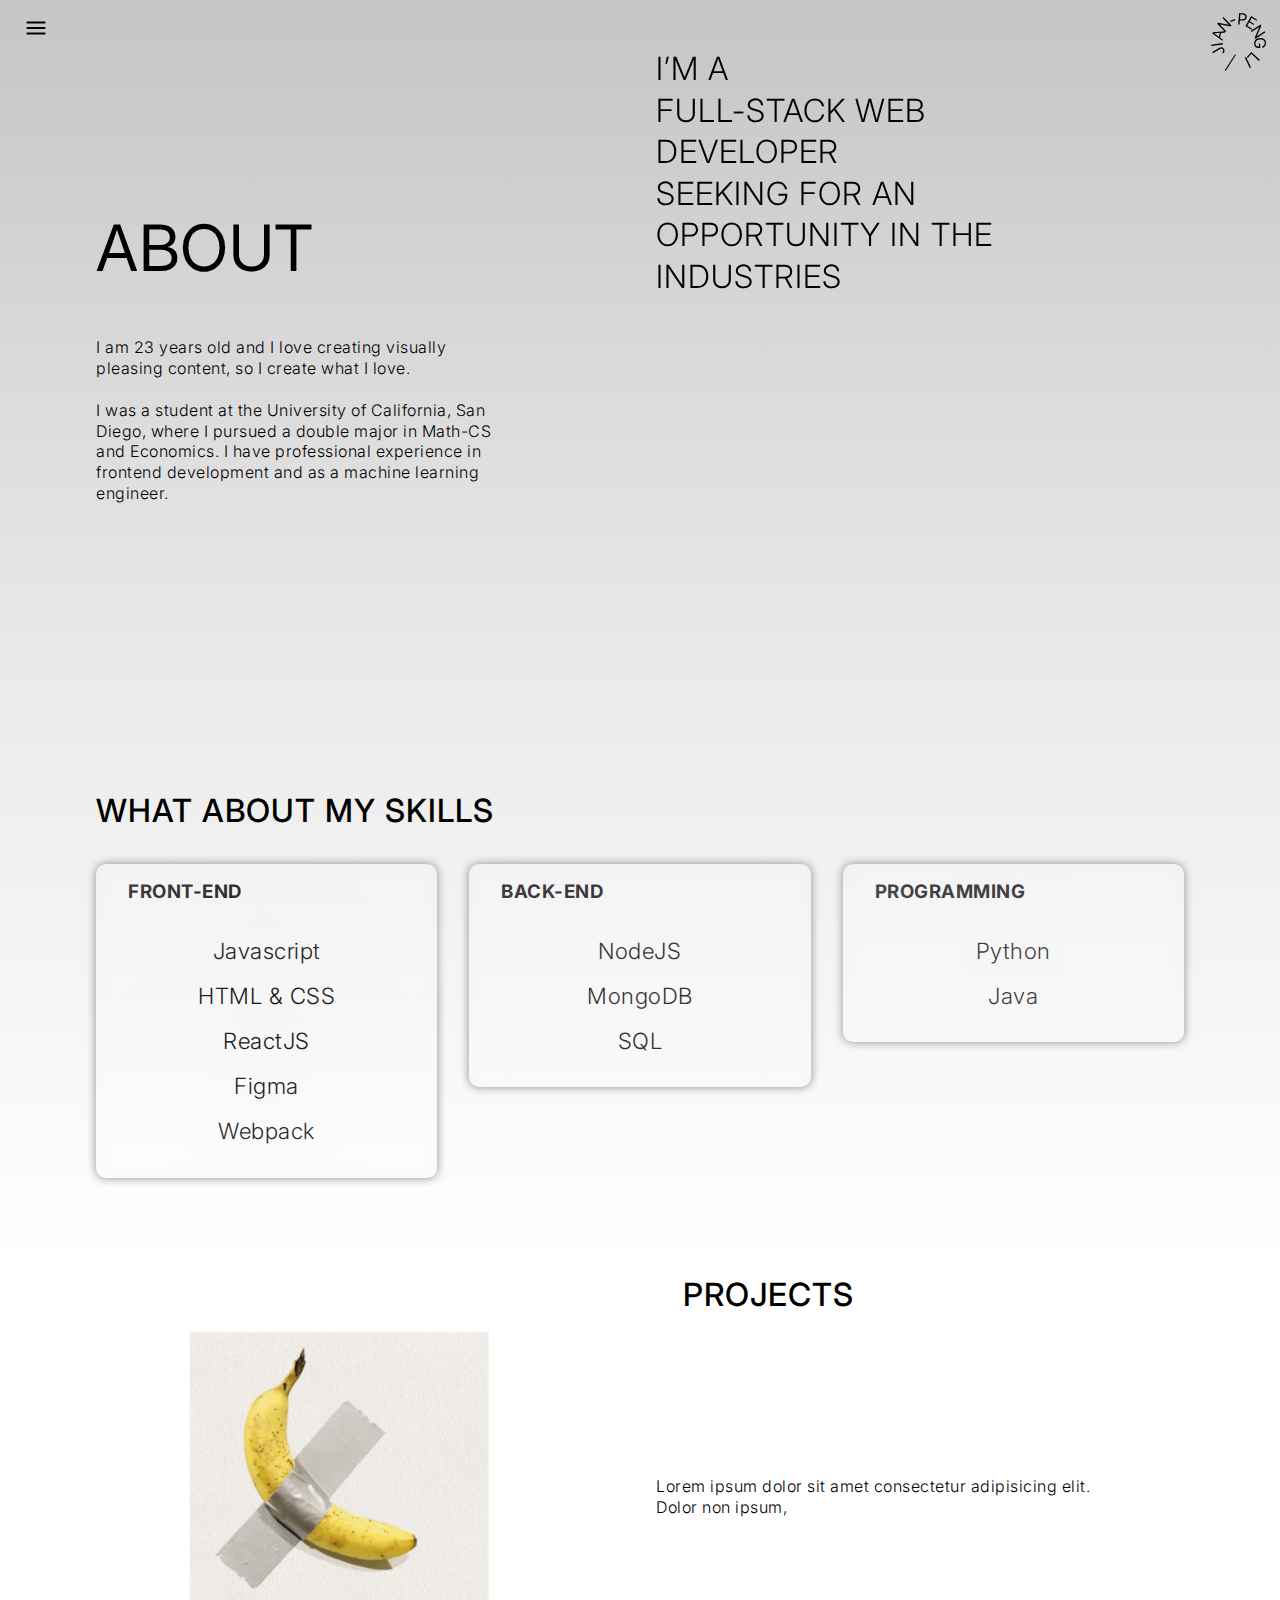
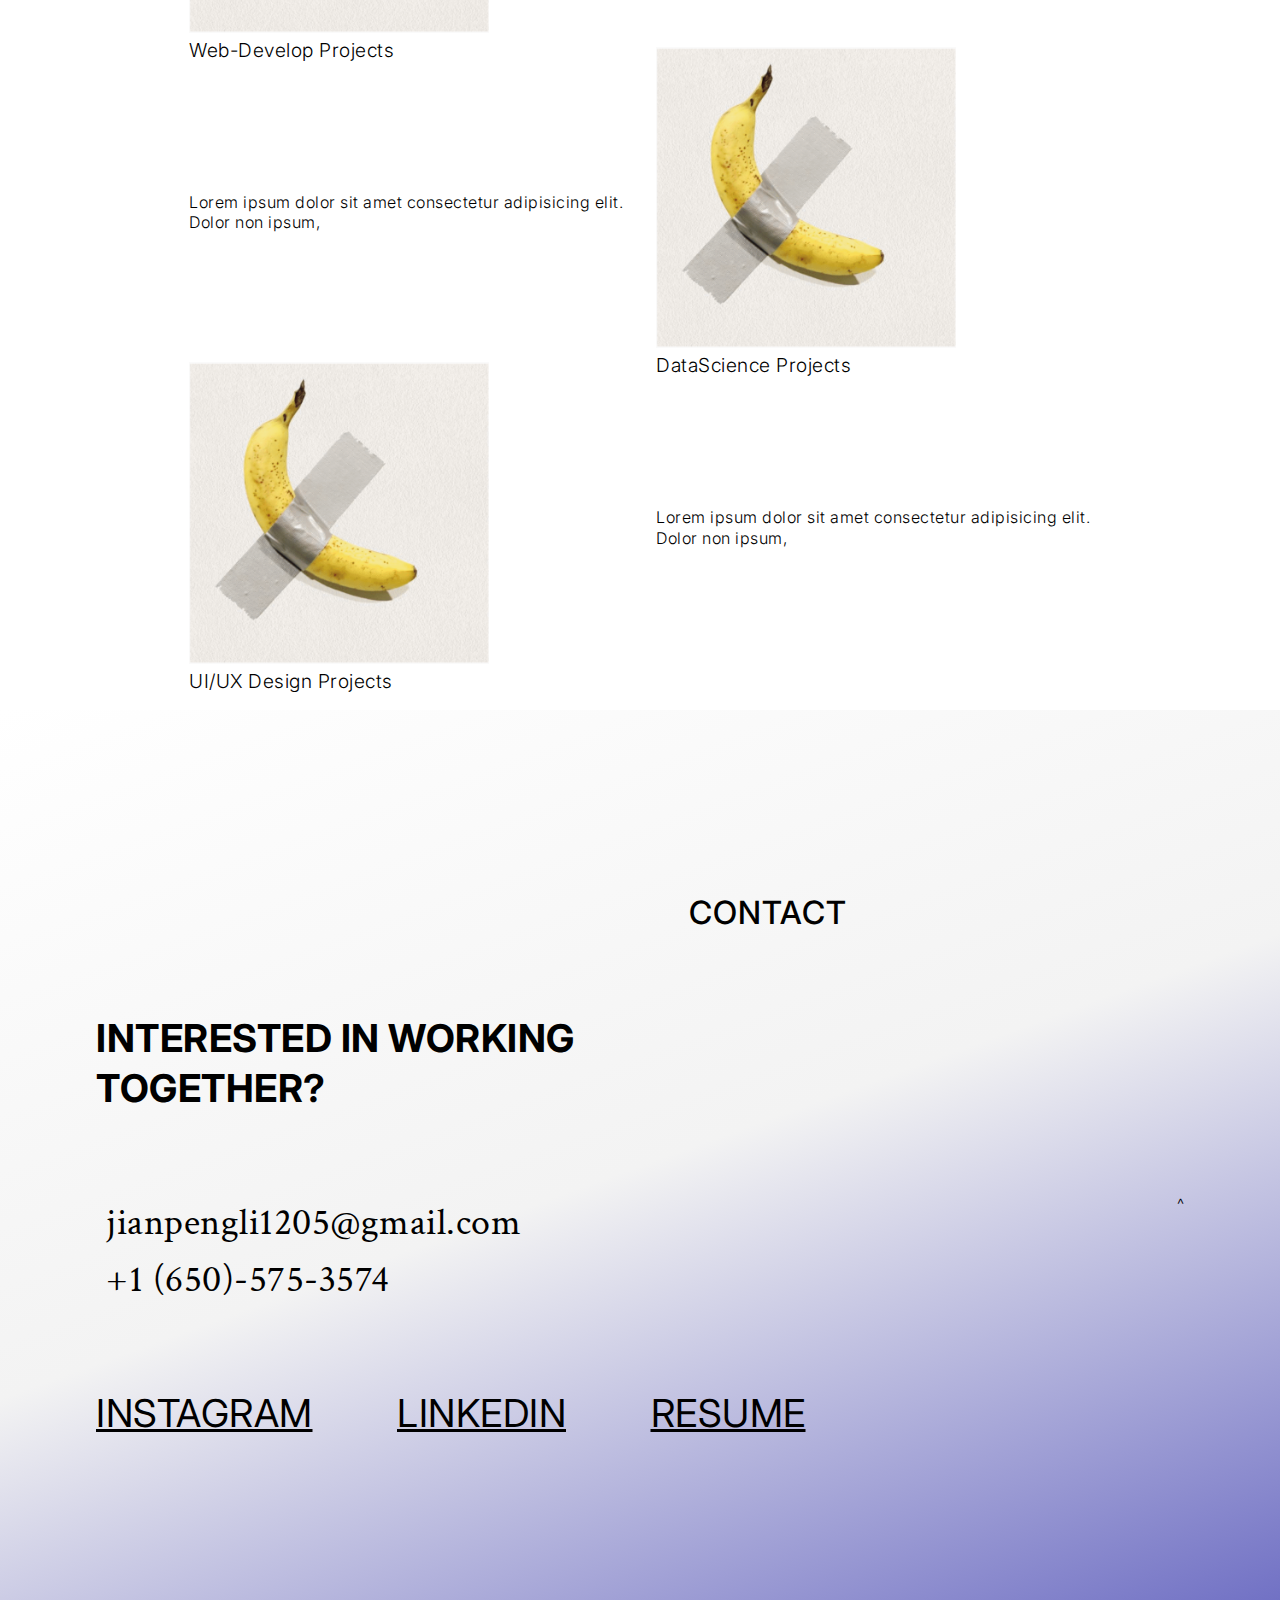
==== index.html @ aec4ccf8 "landing page ver1" ====
<!DOCTYPE html>
<html lang="en">
<head>
    <meta charset="UTF-8">
    <meta name="viewport" content="width=device-width, initial-scale=1.0">
    <title>LÊO</title>
    <link rel="stylesheet" href="style.css">
    <script src="script.js"></script>

    <!-- svg -->
    <link rel="stylesheet" href="https://fonts.googleapis.com/css2?family=Material+Symbols+Outlined:opsz,wght,FILL,GRAD@20..48,100..700,0..1,-50..200" />
</head>
<body>
    <span class="material-symbols-outlined">
        menu
    </span>
    <div id="name-logo"><img src="assets/name-logo.svg" alt=""></div>
    <div class="hero">
        <div class="hero-about">
            <h1>ABOUT</h1>
            <p>I am 23 years old and I love creating visually pleasing content, so I create what I love.
                <br>
                <br>
                I was a student at the University of California, San Diego, where I pursued a double major in Math-CS and Economics. I have professional experience in frontend development and as a machine learning engineer.
            </p>
        </div>
        <div class="hero-intro">
            <h2>I’M A <br>
                FULL-STACK WEB <br> DEVELOPER <br>
                SEEKING FOR AN <br>OPPORTUNITY IN THE <br>
                INDUSTRIES
            </h2>
            <img src="assets/colorcloth.png" alt="" style="opacity: 0.95;">
        </div>
    </div>

    <div class="skill">
        <div class="skill-header">
            <h2 >WHAT ABOUT MY SKILLS</h2>
            <div class="wrapper">
                <div class="card">
                    <h3>FRONT-END</h3>
                    <div class="tool-container">
                        <div class="tool">Javascript</div>
                        <div class="tool">HTML & CSS</div>
                        <div class="tool">ReactJS</div>
                        <div class="tool">Figma</div>
                        <div class="tool">Webpack</div>
                    </div>
                        
                </div>
                <div class="card">
                    <h3>BACK-END</h3>
                    <div class="tool-container">
                        <div class="tool">NodeJS</div>
                        <div class="tool">MongoDB</div>
                        <div class="tool">SQL</div>
                    </div>
                </div>
                <div class="card">
                    <h3>PROGRAMMING</h3>
                    <div class="tool-container">
                        <div class="tool">Python</div>
                        <div class="tool">Java</div>
                    </div>
                </div>
            </div>
        </div>
    </div>

    <div class="projects">
        <h2 class="section-title">PROJECTS</h2>
        <div class="project-wrapper">
            <div class="content-wrapper">
                <div class="content-img-title">
                    <img src="assets/banana.png" alt="" class="content-img">

                    <p>Web-Develop Projects</p>
                </div>
                <div class="content-text">Lorem ipsum dolor sit amet consectetur adipisicing elit. Dolor non ipsum,</div>
            </div>

            <div class="content-wrapper negative">
                <div class="content-img-title">
                    <img src="assets/banana.png" alt="" class="content-img">

                    <p>DataScience Projects</p>
                </div>
                <div class="content-text">Lorem ipsum dolor sit amet consectetur adipisicing elit. Dolor non ipsum,</div>
            </div>

            <div class="content-wrapper negative">
                <div class="content-img-title">
                    <img src="assets/banana.png" alt="" class="content-img">

                    <p>UI/UX Design Projects</p>
                </div>
                <div class="content-text">Lorem ipsum dolor sit amet consectetur adipisicing elit. Dolor non ipsum,</div>
            </div>
        </div>
        
    </div>

    

    <div class="contact">
        <h2 class="section-title">CONTACT</h2>
        <div class="contact-wrapper">
            <h3>INTERESTED IN WORKING <br>TOGETHER?</h3>
            <div class="mail">
                <div>
                    <a href="" class="email-mobile">jianpengli1205@gmail.com</a> <br>
                    <a href="" class="email-mobile">+1 (650)-575-3574</a>
                </div>

                <div class="back-to-top">^</div>
            </div>
            <div class="icon-container">
                <a href="">INSTAGRAM</a>
                <a href="">LINKEDIN</a>
                <a href="">RESUME</a>
            </div>
        </div>  
    </div>
    
</body>
</html>
---- style.css ----
@import url('https://fonts.googleapis.com/css2?family=Inter:wght@200;300;400;500&display=swap');
@import url('https://fonts.googleapis.com/css2?family=Crimson+Text:ital@1&display=swap');

:root {
    --hero-padding: 2rem 4rem;
    --overall-padding: 6rem;
    --section-title-padding: 20vw;
    --align-left: 6rem;
}

html {
    font-size: 1rem;
    font-family: 'Inter', sans-serif;;
    font-weight: 300;
    box-sizing: border-box;
}

body{
    margin: 0;
    padding: 0;
    letter-spacing: 0.5px;
    color: black;
    line-height: 1.3;
}

img, h1, h2, h3, p {
    margin: 0;
    padding: 0;
}

h1 {
    font-size: clamp(2.5rem, 5vw, 5rem);
    font-weight: 400;
}

h2{
    font-size: clamp(1.5rem, 2.5vw, 3rem);
    font-weight: 500;
    letter-spacing: 1px;
}

img {
    width: 100%;
}

a {
    text-decoration: none;
    color: black;
}

.material-symbols-outlined {
  font-variation-settings:
  'FILL' 0,
  'wght' 600,
  'GRAD' 0,
  'opsz' 48
}

.material-symbols-outlined {
    position: fixed;
    top: 1rem;
    left: 1em;
}
#name-logo{
    position: fixed;
    top: 5px;
    right: 5px;
    width: 4.5rem;
}
@keyframes spin {
    0% {
      transform: rotate(0deg);
    }
    100% {
      transform: rotate(360deg);
    }
  }

#name-logo {
    animation: spin 15s linear infinite;
}

.hero {
    background: rgb(198,196,196);
    background: linear-gradient(180deg, rgba(198,196,196,1) 0%, rgba(217,217,217,1) 51%, rgba(236,235,235,1) 100%);
    display: grid;
    grid-template-columns: repeat(2, 1fr);
    padding: var(--hero-padding);
    height: 70vh;
}

.hero-about {
    display: flex;
    flex-direction: column;
    justify-content: center;
    gap: 3rem;
    padding: 1rem 2rem 0rem 2rem;
}


.hero-about > p {
    max-width: 80%;
    font-size: clamp(1rem, 1.2vw, 1.5rem);
}

.hero-intro {
    position: relative;
    padding: 1rem;
}

.hero-intro > h2{
    position: relative;
    z-index: 1;
    width: 80%;
    font-weight: 300;
}

.hero-intro > img {
    position: absolute;
    height: 50vh;
    width: auto;
    bottom: -20px;
    right: 1rem;
}

@media (width < 760px) {
    .hero {
        display: flex;
        flex-direction: column;
        height: auto;
    }
    .hero-about {
        display: none;
    }
}

.skill {
    padding: var(--overall-padding);
    background: rgb(236,235,235);
    background: linear-gradient(180deg, rgba(236,235,235,1) 0%, rgba(255,255,255,1) 100%);
}

.wrapper {
    display: grid;
    grid-template-columns: repeat(auto-fit, minmax(150px, 1fr));
    gap: 2rem;
}

.card {
    position: relative;
    display: flex;
    flex-direction: column;
    margin-top: 2rem;
    background: transparent;
    height: fit-content;
    box-shadow: 0px 0px 10px gray;
    border-radius: 10px;
}
.card::before {
    content: '';
    position: absolute;
    top: 0;
    left: 0;
    right: 0;
    bottom: 0;

    box-shadow: inset 0 0 2000px rgba(255, 255, 255, .5);
    filter: blur(10px);
}

/* .card h3{
    font-weight: 400;
    margin-top: -3rem;
    margin-bottom: 1.5rem;
    font-size: 1.4rem;
} */
.card h3 {
    padding: 1rem 0 0 2rem;
}
.tool-container {
    display: flex;
    flex-direction: column;
    align-items: center;
    gap: 1rem;
    padding: 2rem;
    font-size: 1.4rem;
}

.section-title {

    text-align: center;
    padding-left: var(--section-title-padding);
}

.project-wrapper{
    display: flex;
    flex-direction: column;
    align-items: center;
}

.content-wrapper {
    display: flex;
    align-items: center;
}

.content-img-title{
    flex: 1;
    padding: 1rem;
}

.content-img-title p{
    font-size: 1.2rem;
}

.content-wrapper.negative{
    margin-top: -3rem;
}

.content-img {
    height: auto;
    width: clamp(150px, 30vw, 300px);
}

.content-text {
    flex: 1;
    padding: 1rem;
}
.content-wrapper:nth-child(2){
    flex-direction: row-reverse;
}


/* .img-wrapper {
    width: clamp(100px, 50vw, 450px);
    height: clamp(100px, 50vw, 450px);
}

.img-wrapper > img {
    width: 100%;
    height: 100%;
    object-fit: cover;
} */



.contact{
    --font-size: clamp(1.2rem, 3vw, 3rem);
    display: flex;
    flex-direction: column;
    justify-content: center;
    background: linear-gradient(160deg, rgb(255, 255, 255) 0%, rgb(243, 243, 243) 50%, rgb(109, 109, 195) 100%);
    height: 80vh;
    padding: var(--overall-padding);
}
.contact h2 {
    padding-bottom: 5rem;
}

.contact h3 {
    font-size: var(--font-size);
}


.contact-wrapper {
    /* padding: var(--overall-padding); */
    /* padding-bottom: 2rem; */

}

.mail {
    display: flex;
    justify-content: space-between;
    padding: 5rem 0rem;
}

.email-mobile {
    font-size: var(--font-size);
    font-family: 'Crimson Text', serif;
    line-height: 1.5;
    padding-left: 10px;
}

.icon-container a{
   font-size: var(--font-size);
   margin-right: 5rem;
   font-weight: 400;
   text-decoration: underline;
}


/* .content.content1{
    margin-left: -20vw;
}

.content.content2{
    margin-right: -20vw;
}
.content.content3{
 
} */
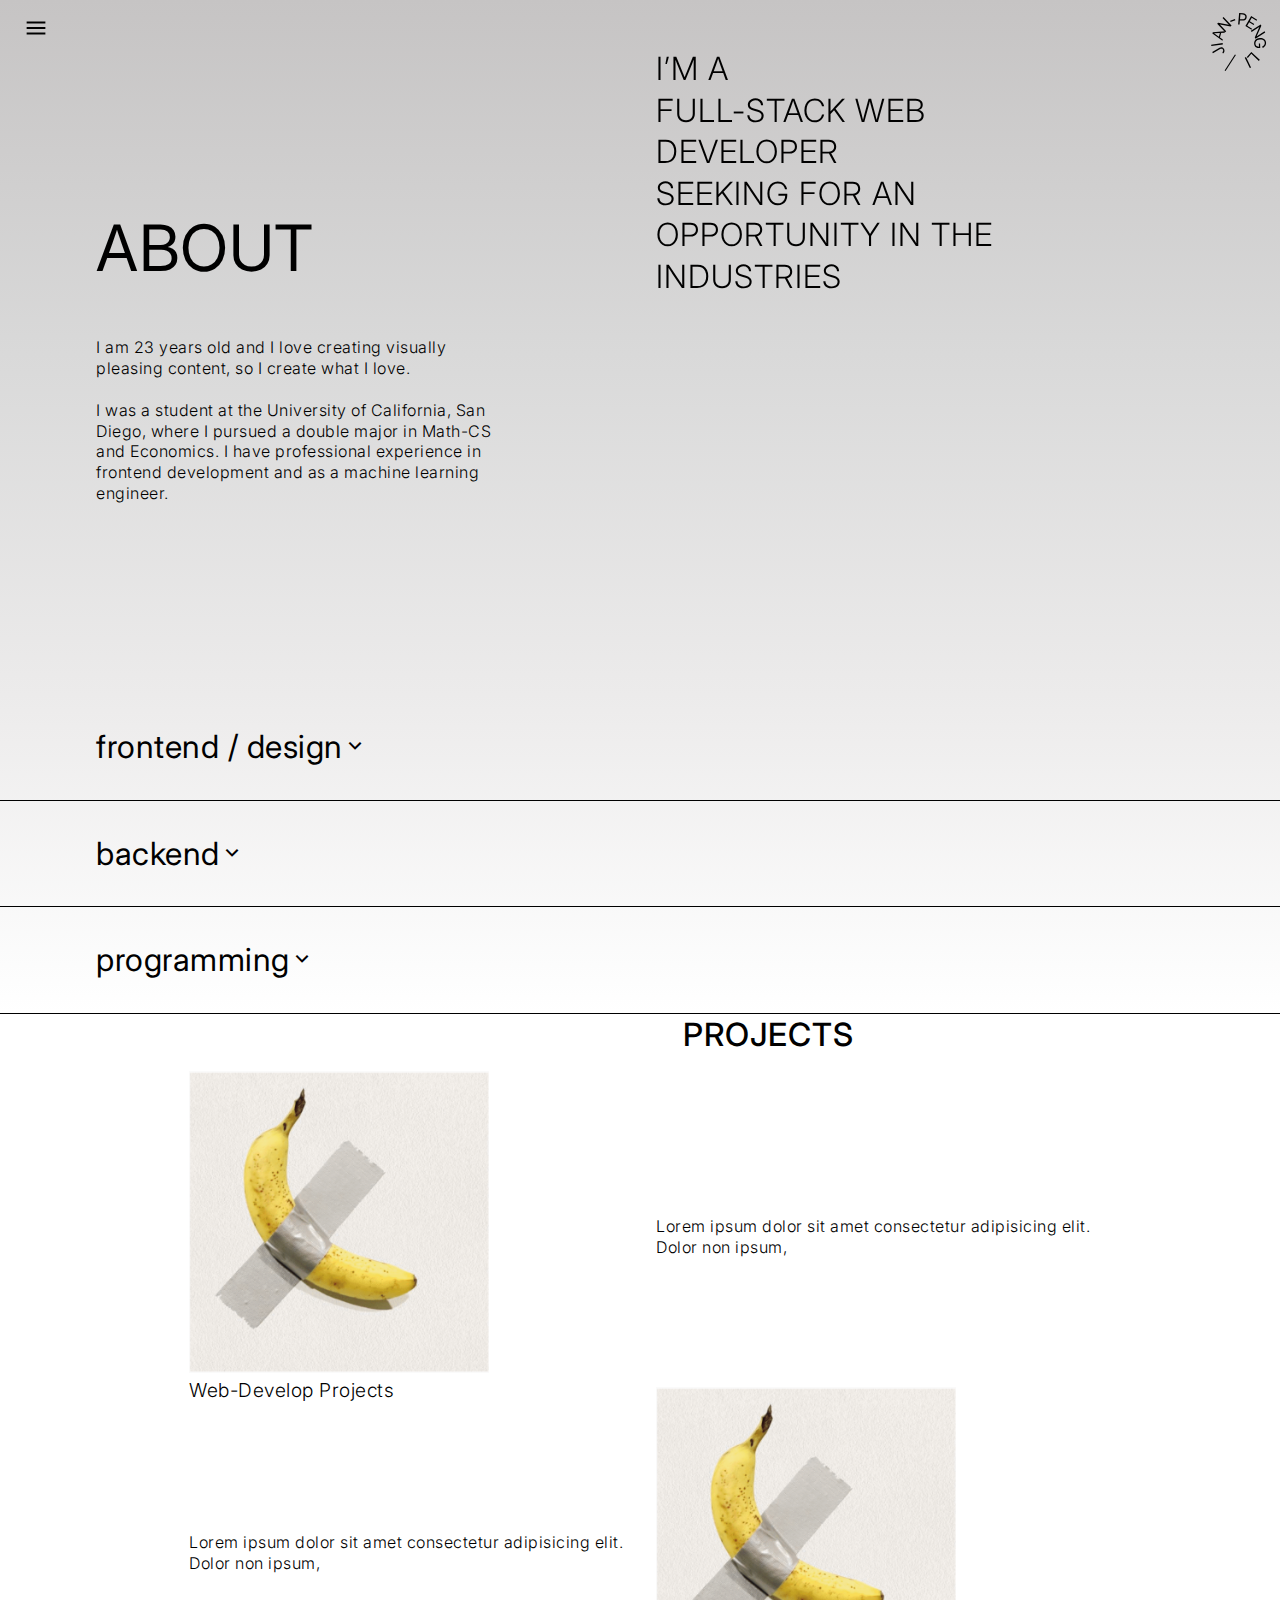
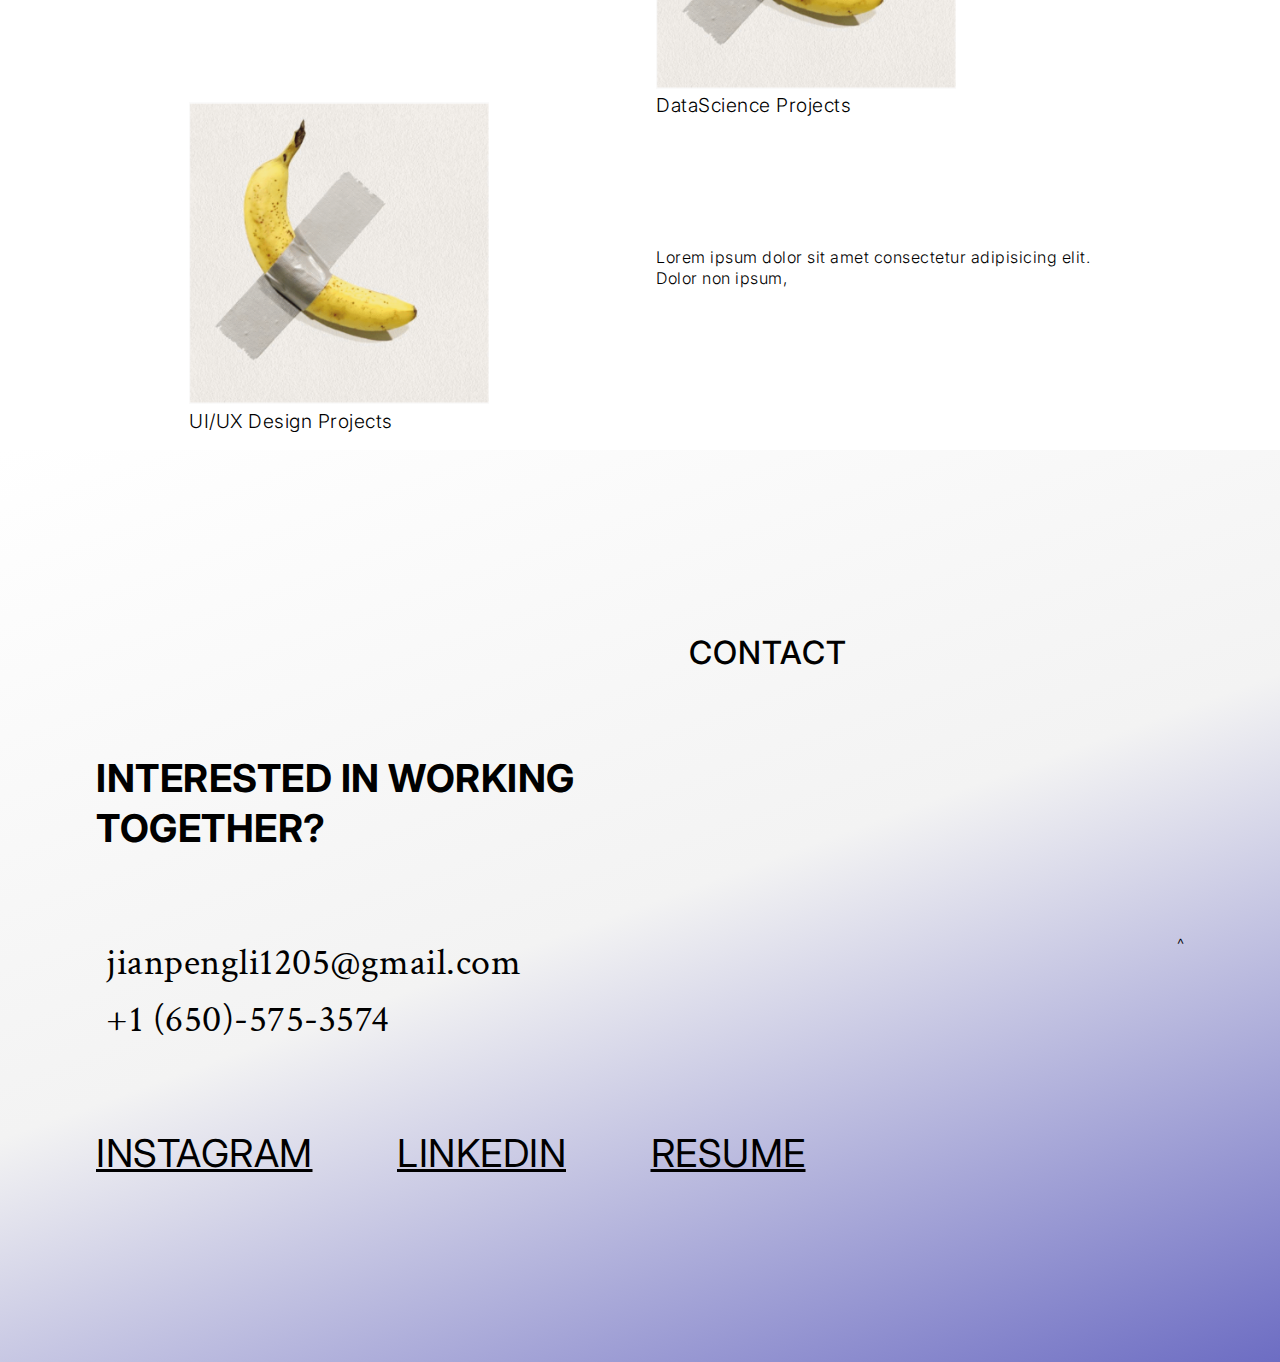
==== commit 9e1bbfa9: "transfrom design" ====
--- a/index.html
+++ b/index.html
@@ -5,13 +5,14 @@
     <meta name="viewport" content="width=device-width, initial-scale=1.0">
     <title>LÊO</title>
     <link rel="stylesheet" href="style.css">
-    <script src="script.js"></script>
+    <script src="script.js" defer></script>
 
     <!-- svg -->
+    <link rel="stylesheet" href="https://fonts.googleapis.com/css2?family=Material+Symbols+Outlined:opsz,wght,FILL,GRAD@48,600,0,0" />
     <link rel="stylesheet" href="https://fonts.googleapis.com/css2?family=Material+Symbols+Outlined:opsz,wght,FILL,GRAD@20..48,100..700,0..1,-50..200" />
 </head>
 <body>
-    <span class="material-symbols-outlined">
+    <span class="material-symbols-outlined menu">
         menu
     </span>
     <div id="name-logo"><img src="assets/name-logo.svg" alt=""></div>
@@ -25,48 +26,58 @@
             </p>
         </div>
         <div class="hero-intro">
-            <h2>I’M A <br>
+            <h2 class="intro">I’M A <br>
                 FULL-STACK WEB <br> DEVELOPER <br>
                 SEEKING FOR AN <br>OPPORTUNITY IN THE <br>
                 INDUSTRIES
             </h2>
-            <img src="assets/colorcloth.png" alt="" style="opacity: 0.95;">
+            <img src="assets/colorcloth.png" alt="" style="opacity: 0.95;" id="me">
         </div>
     </div>
 
-    <div class="skill">
-        <div class="skill-header">
-            <h2 >WHAT ABOUT MY SKILLS</h2>
-            <div class="wrapper">
-                <div class="card">
-                    <h3>FRONT-END</h3>
-                    <div class="tool-container">
-                        <div class="tool">Javascript</div>
-                        <div class="tool">HTML & CSS</div>
-                        <div class="tool">ReactJS</div>
-                        <div class="tool">Figma</div>
-                        <div class="tool">Webpack</div>
-                    </div>
-                        
-                </div>
-                <div class="card">
-                    <h3>BACK-END</h3>
-                    <div class="tool-container">
-                        <div class="tool">NodeJS</div>
-                        <div class="tool">MongoDB</div>
-                        <div class="tool">SQL</div>
-                    </div>
-                </div>
-                <div class="card">
-                    <h3>PROGRAMMING</h3>
-                    <div class="tool-container">
-                        <div class="tool">Python</div>
-                        <div class="tool">Java</div>
-                    </div>
-                </div>
+    <section class="ability">
+        <div class="ability-wrapper" id="ability1">
+            <div class="skill">
+                <div>frontend / design</div>
+                <div><span class="material-symbols-outlined expand">
+                    expand_more
+                </span></div>
+            </div>
+            <div class="language"> 
+                <div>JavaScript</div>
+                <div>HTML & CSS</div>
+                <div>React.js</div>
+                <div>JavaScript</div>
+                <div>Figma</div>
+                <div>Spline</div>
+                <div>PhotoShop</div>
             </div>
         </div>
-    </div>
+        <div class="ability-wrapper" id="ability2">
+            <div class="skill">
+                <div>backend</div>
+                <div><span class="material-symbols-outlined expand">
+                    expand_more
+                </span></div>
+            </div>
+            <div class="language">
+                <div>NodeJS</div>
+                <div>PostgreSQL</div>
+                <div>MongoDB</div>
+            </div>
+        </div>
+        <div class="ability-wrapper" id="ability3">
+            <div class="skill">
+                <div> programming</div>
+                <div><span class="material-symbols-outlined expand">
+                    expand_more
+                </span></div>
+            </div>
+            <div class="language">
+                <div>Python</div>
+                <div>Java</div>
+            </div>
+    </section>
 
     <div class="projects">
         <h2 class="section-title">PROJECTS</h2>
--- a/style.css
+++ b/style.css
@@ -21,7 +21,10 @@
     letter-spacing: 0.5px;
     color: black;
     line-height: 1.3;
-}
+    cursor: url('assets/name-logo.svg'), auto;
+}
+
+
 
 img, h1, h2, h3, p {
     margin: 0;
@@ -46,6 +49,10 @@
 a {
     text-decoration: none;
     color: black;
+}
+
+#me:hover{
+    transform: rotate(45deg);
 }
 
 .material-symbols-outlined {
@@ -56,7 +63,7 @@
   'opsz' 48
 }
 
-.material-symbols-outlined {
+.menu {
     position: fixed;
     top: 1rem;
     left: 1em;
@@ -123,7 +130,22 @@
     right: 1rem;
 }
 
-@media (width < 760px) {
+.intro {
+    transform: translate(-20vh, 20vh);
+    opacity: 0;
+}
+
+.intro-transition-effect {
+    transform: translate(0, 0);
+    opacity: 1;
+    transition: all 1.5s ease-in;
+}
+
+.me-transition-effect {
+    transition: all 0.5s ease-in;
+}
+
+@media (max-width: 760px) {
     .hero {
         display: flex;
         flex-direction: column;
@@ -132,51 +154,44 @@
     .hero-about {
         display: none;
     }
-}
-
-.skill {
-    padding: var(--overall-padding);
+    .hero-intro > img {
+        height: 40vh;
+        right: -1rem;
+        bottom: -100px;
+    }
+}
+
+.ability {
     background: rgb(236,235,235);
     background: linear-gradient(180deg, rgba(236,235,235,1) 0%, rgba(255,255,255,1) 100%);
 }
-
-.wrapper {
-    display: grid;
-    grid-template-columns: repeat(auto-fit, minmax(150px, 1fr));
+.ability-wrapper {
+    padding: 2rem 6rem;
+    border-bottom: 1px solid;
+    font-weight: 400;
+    font-size: 2rem;
+    cursor: url('assets/blue-logo.svg'), auto;
+}
+
+.rotate{
+    transform: rotate(180deg);
+}
+
+.skill{
+    display: flex;
+}
+
+.language {
+    display: none;
+    padding-top: 1rem;
     gap: 2rem;
-}
-
-.card {
-    position: relative;
-    display: flex;
-    flex-direction: column;
-    margin-top: 2rem;
-    background: transparent;
-    height: fit-content;
-    box-shadow: 0px 0px 10px gray;
-    border-radius: 10px;
-}
-.card::before {
-    content: '';
-    position: absolute;
-    top: 0;
-    left: 0;
-    right: 0;
-    bottom: 0;
-
-    box-shadow: inset 0 0 2000px rgba(255, 255, 255, .5);
-    filter: blur(10px);
-}
-
-/* .card h3{
-    font-weight: 400;
-    margin-top: -3rem;
-    margin-bottom: 1.5rem;
-    font-size: 1.4rem;
-} */
-.card h3 {
-    padding: 1rem 0 0 2rem;
-}
+    /* visibility: hidden; */
+    font-weight: 300;
+    font-size: 1.5rem;
+    color: #1F35F9;
+    flex-wrap: wrap;
+}
+
 .tool-container {
     display: flex;
     flex-direction: column;
@@ -278,6 +293,7 @@
     font-family: 'Crimson Text', serif;
     line-height: 1.5;
     padding-left: 10px;
+    cursor: url('assets/blue-logo.svg'), auto;
 }
 
 .icon-container a{
@@ -285,6 +301,7 @@
    margin-right: 5rem;
    font-weight: 400;
    text-decoration: underline;
+   cursor: url('assets/blue-logo.svg'), auto;
 }
 
 
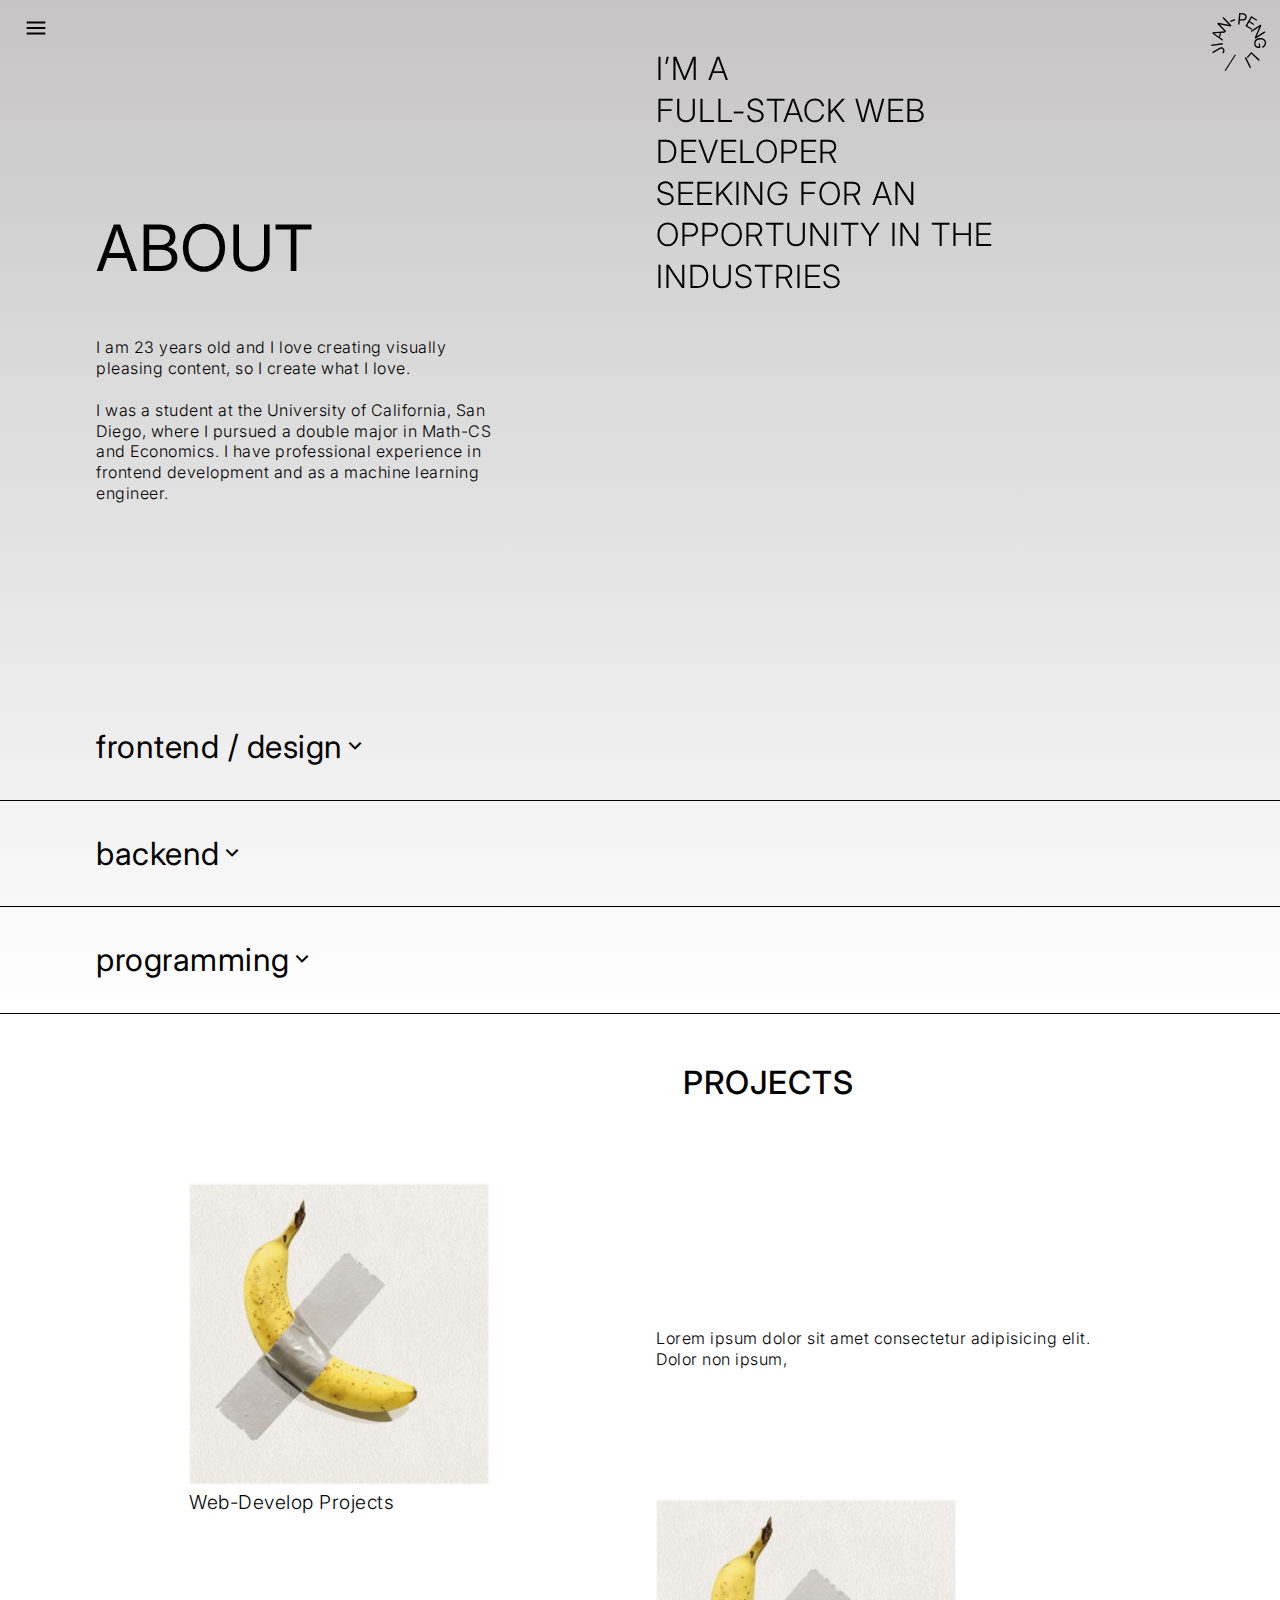
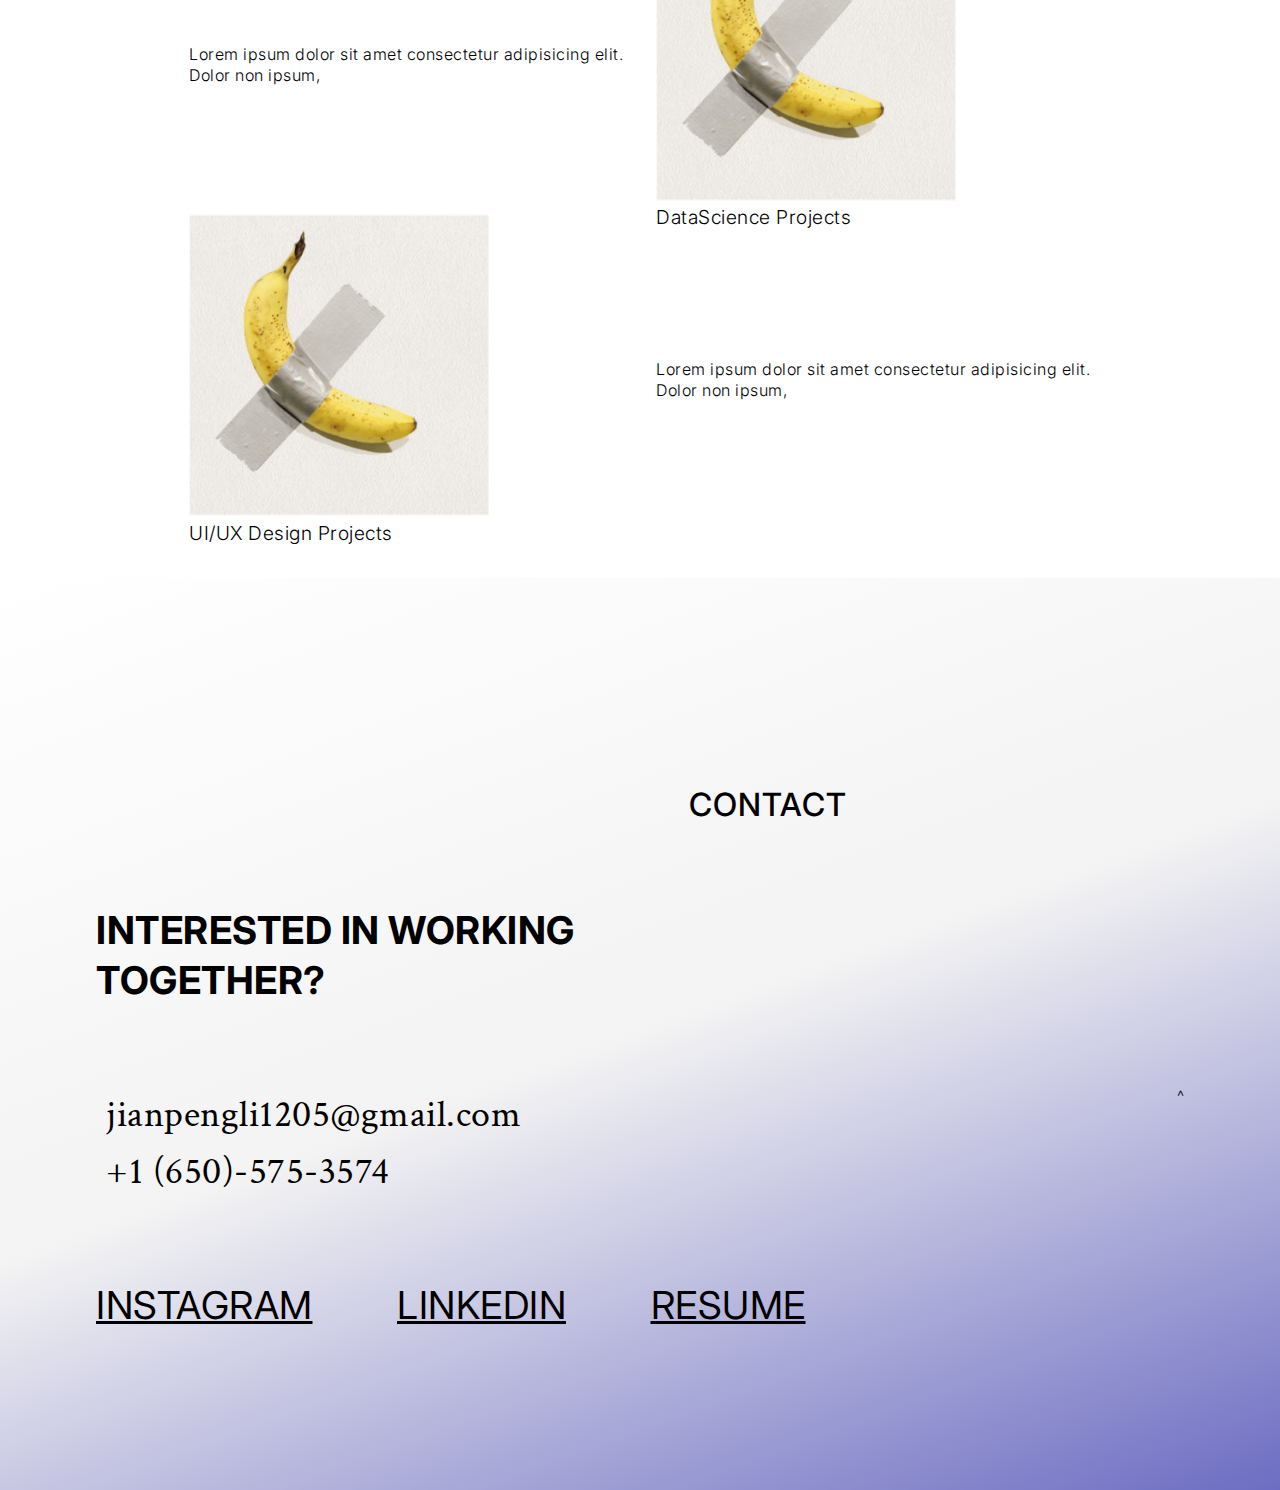
==== commit 2d0a99b7: "1" ====
--- a/index.html
+++ b/index.html
@@ -15,6 +15,16 @@
     <span class="material-symbols-outlined menu">
         menu
     </span>
+
+    <nav>
+        <ul>
+            <li><a href="">PROJECT</a></li>
+            <li><a href="">CONTACT</a></li>
+            <li><a href="">RESUME</a></li>
+            <li><a href="">ABOUT ME</a></li>
+        </ul>
+    </nav>
+    
     <div id="name-logo"><img src="assets/name-logo.svg" alt=""></div>
     <div class="hero">
         <div class="hero-about">
@@ -127,9 +137,9 @@
                 <div class="back-to-top">^</div>
             </div>
             <div class="icon-container">
-                <a href="">INSTAGRAM</a>
-                <a href="">LINKEDIN</a>
-                <a href="">RESUME</a>
+                <a href="https://www.instagram.com/_leo1205_/" target="_blank">INSTAGRAM</a>
+                <a href="https://www.linkedin.com/in/jian-peng-li-462417220/" target="_blank">LINKEDIN</a>
+                <a href="https://docs.google.com/document/d/1zatXl_vz4mN2WVqsab-DBFemWUMeNVvOMD7h6TBTgmQ/edit?usp=sharing" target="_blank">RESUME</a>
             </div>
         </div>  
     </div>
--- a/style.css
+++ b/style.css
@@ -49,6 +49,24 @@
 a {
     text-decoration: none;
     color: black;
+}
+
+ul {
+    padding: 0;
+    list-style-type: none;
+    display: flex;
+    flex-direction: column;
+    gap: 5vh;
+}
+
+nav {
+    display: none;
+    position: fixed;
+    top: 0;
+    bottom: 0;
+    padding: 3rem;
+    background-color: rgba(254, 254, 254, 0.5); /* Adjust the color and opacity as needed */
+    backdrop-filter: blur(5px); /* Adjust the blur radius as needed */
 }
 
 #me:hover{
@@ -202,7 +220,7 @@
 }
 
 .section-title {
-
+    padding: 3rem 0;
     text-align: center;
     padding-left: var(--section-title-padding);
 }
@@ -211,6 +229,7 @@
     display: flex;
     flex-direction: column;
     align-items: center;
+    padding: 1rem;
 }
 
 .content-wrapper {
@@ -304,16 +323,10 @@
    cursor: url('assets/blue-logo.svg'), auto;
 }
 
-
-/* .content.content1{
-    margin-left: -20vw;
-}
-
-.content.content2{
-    margin-right: -20vw;
-}
-.content.content3{
- 
-} */
-
-
+@media(max-width: 1000px) {
+    body {
+        cursor: auto;
+    }
+}
+
+
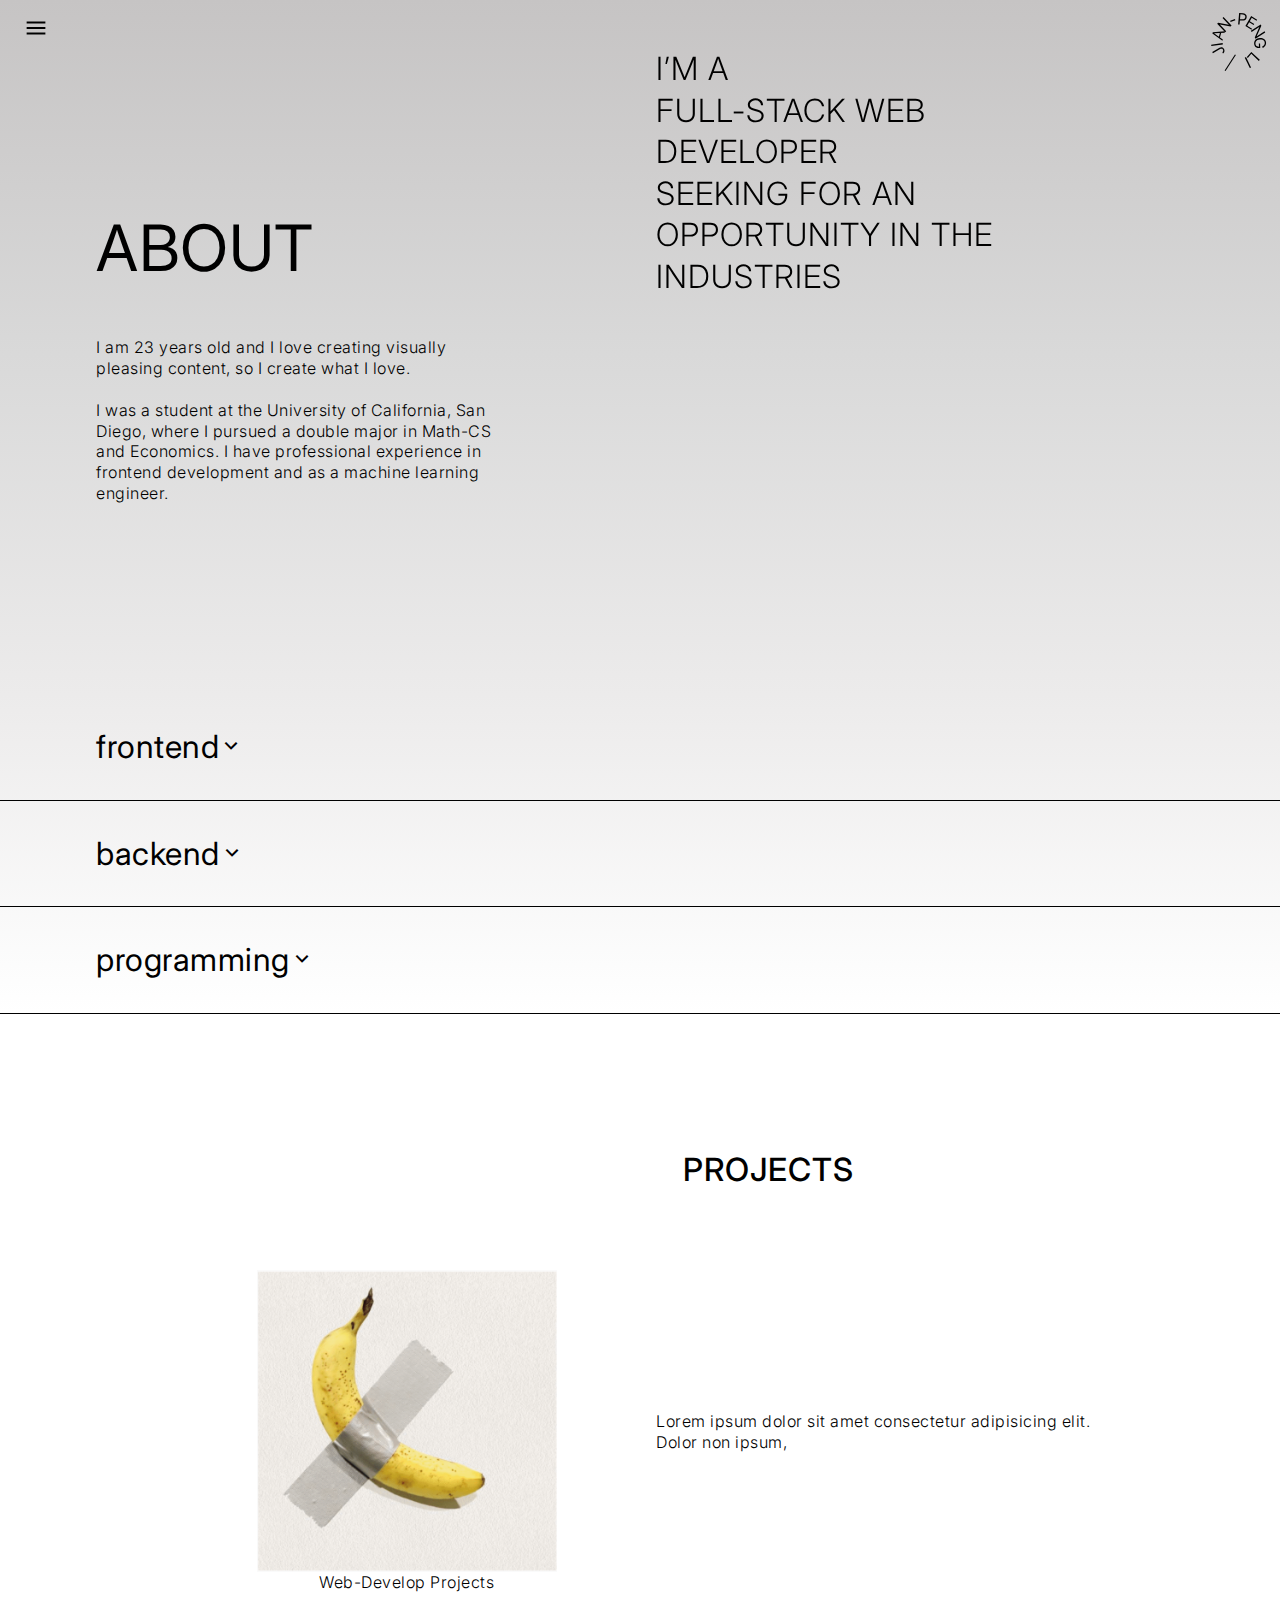
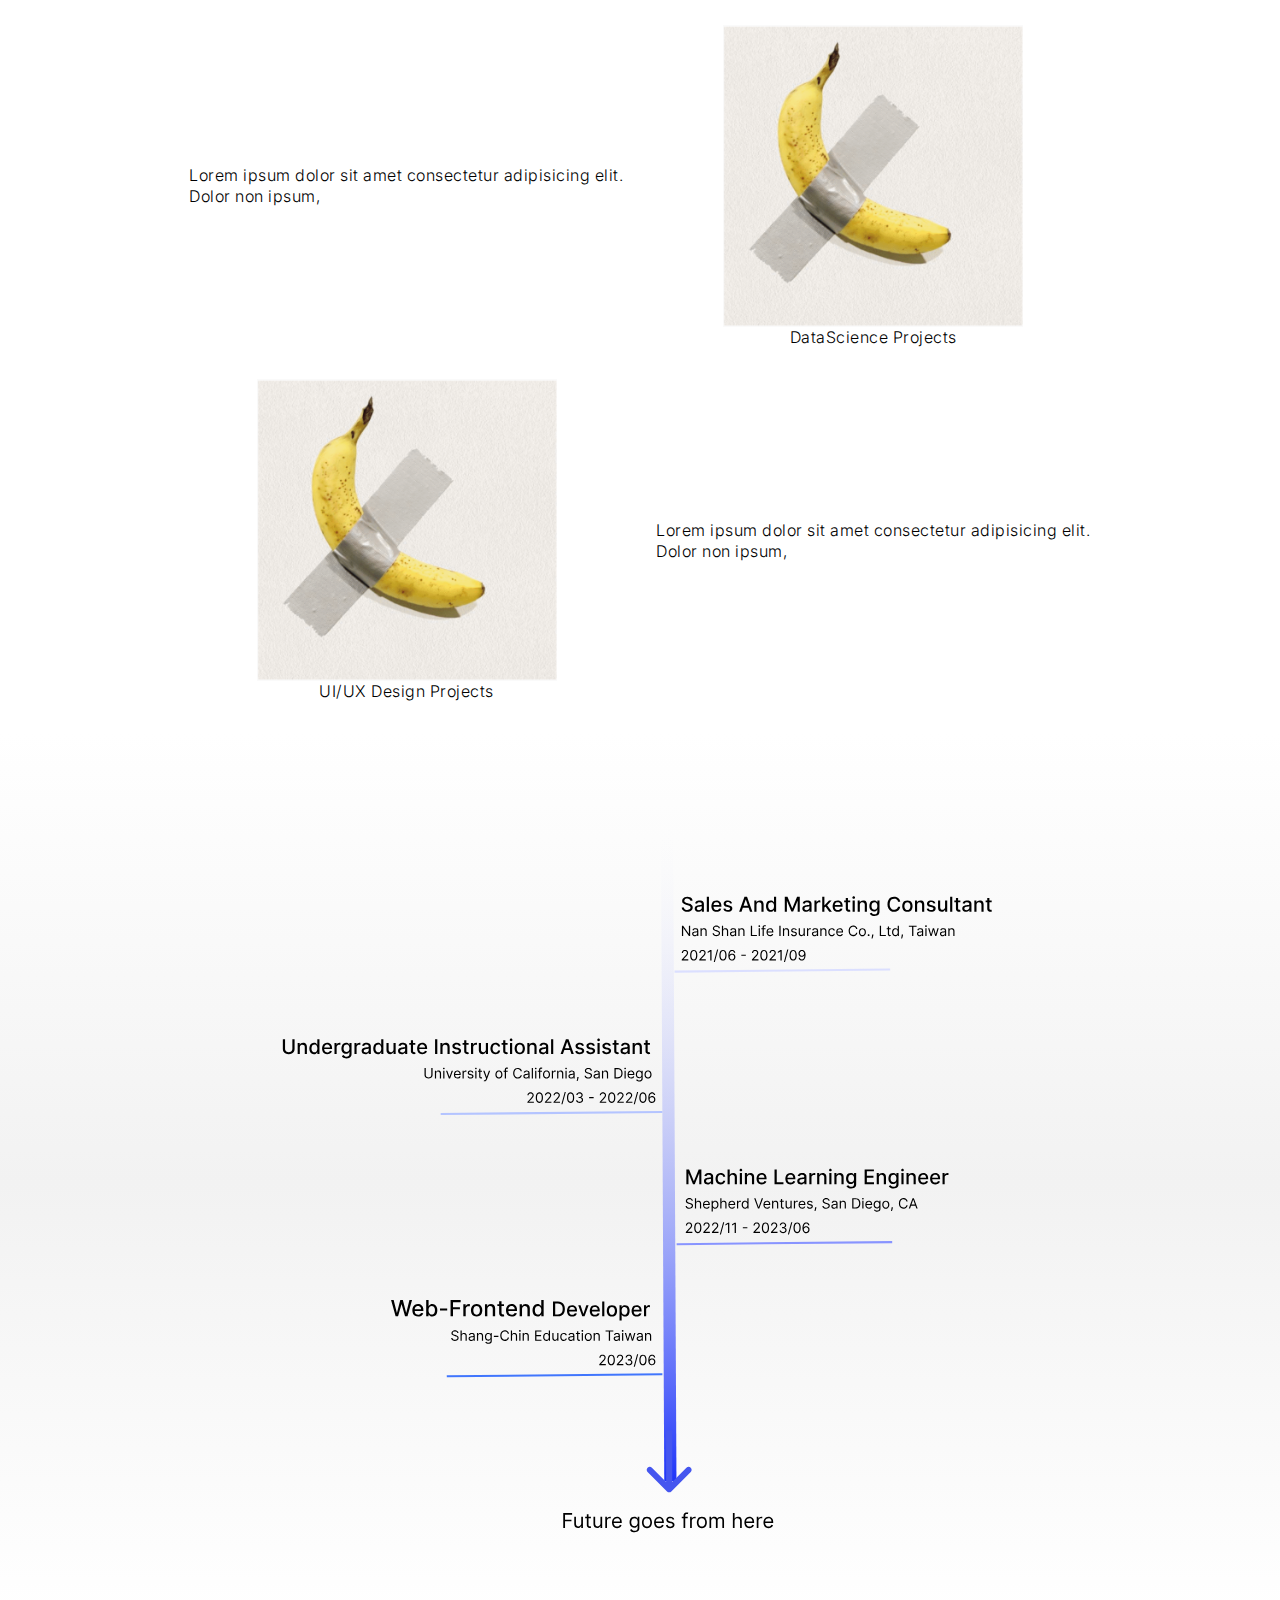
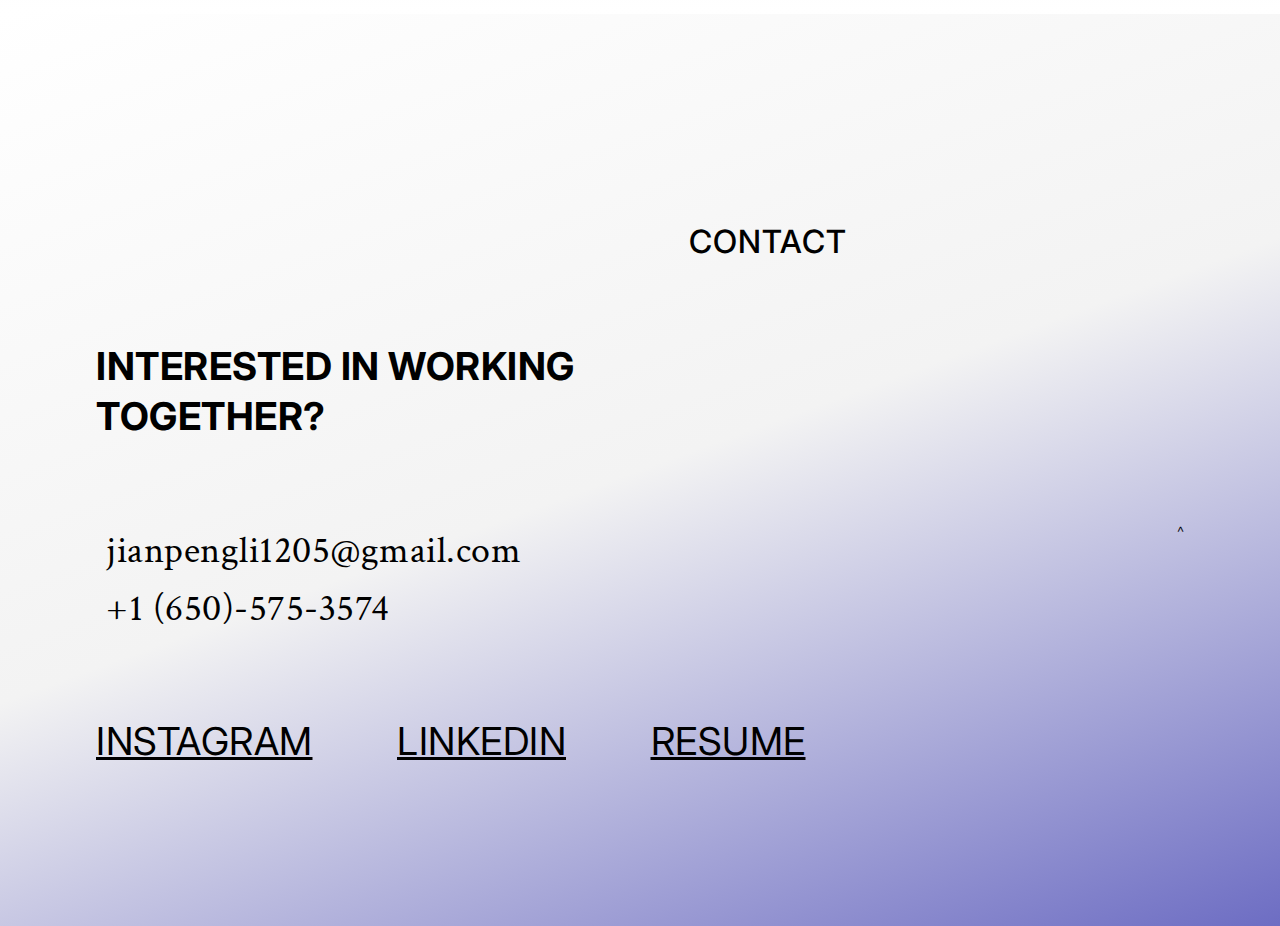
==== commit 753b4489: "version2" ====
--- a/index.html
+++ b/index.html
@@ -20,7 +20,7 @@
         <ul>
             <li><a href="">PROJECT</a></li>
             <li><a href="">CONTACT</a></li>
-            <li><a href="">RESUME</a></li>
+            <li><a href="https://docs.google.com/document/d/1zatXl_vz4mN2WVqsab-DBFemWUMeNVvOMD7h6TBTgmQ/edit?usp=sharing" target="_blank">RESUME</a></li>
             <li><a href="">ABOUT ME</a></li>
         </ul>
     </nav>
@@ -48,7 +48,7 @@
     <section class="ability">
         <div class="ability-wrapper" id="ability1">
             <div class="skill">
-                <div>frontend / design</div>
+                <div>frontend</div>
                 <div><span class="material-symbols-outlined expand">
                     expand_more
                 </span></div>
@@ -122,6 +122,9 @@
         
     </div>
 
+    <div id="experience">
+        <img src="assets/Experience.svg" alt="">
+    </div>
     
 
     <div class="contact">
--- a/style.css
+++ b/style.css
@@ -57,16 +57,23 @@
     display: flex;
     flex-direction: column;
     gap: 5vh;
+    font-size: 2.5rem;
+}
+
+ul > li:hover {
+    text-decoration: underline;
 }
 
 nav {
     display: none;
     position: fixed;
+    z-index: 100;
     top: 0;
     bottom: 0;
     padding: 3rem;
     background-color: rgba(254, 254, 254, 0.5); /* Adjust the color and opacity as needed */
-    backdrop-filter: blur(5px); /* Adjust the blur radius as needed */
+    backdrop-filter: blur(20px); /* Adjust the blur radius as needed */
+    box-shadow: 3px 0px 5px #1F35F9;
 }
 
 #me:hover{
@@ -82,6 +89,7 @@
 }
 
 .menu {
+    cursor: pointer;
     position: fixed;
     top: 1rem;
     left: 1em;
@@ -210,21 +218,16 @@
     flex-wrap: wrap;
 }
 
-.tool-container {
-    display: flex;
-    flex-direction: column;
-    align-items: center;
-    gap: 1rem;
-    padding: 2rem;
-    font-size: 1.4rem;
-}
-
 .section-title {
     padding: 3rem 0;
     text-align: center;
     padding-left: var(--section-title-padding);
 }
 
+.projects > h2 {
+    padding-top: 15vh;
+}
+
 .project-wrapper{
     display: flex;
     flex-direction: column;
@@ -234,21 +237,23 @@
 
 .content-wrapper {
     display: flex;
+    justify-content: center;
     align-items: center;
 }
 
 .content-img-title{
     flex: 1;
+    display: flex;
+    flex-direction: column;
+    align-items: center;
     padding: 1rem;
 }
 
 .content-img-title p{
-    font-size: 1.2rem;
-}
-
-.content-wrapper.negative{
-    margin-top: -3rem;
-}
+    font-size: 1rem;
+}
+
+
 
 .content-img {
     height: auto;
@@ -274,6 +279,21 @@
     height: 100%;
     object-fit: cover;
 } */
+
+#experience {
+    padding: 5rem;
+    height: 80vh;
+    background: #000;
+    display: flex;
+    justify-content: center;
+    background: rgb(198,196,196);
+    background: linear-gradient(180deg, rgb(255, 255, 255) 0%, rgb(242, 242, 242) 51%, rgb(255, 255, 255) 100%);
+}
+
+#experience img {
+    height: 100%;
+    width: 100%;
+}
 
 
 
@@ -329,4 +349,16 @@
     }
 }
 
-
+@media (max-width: 500px) {
+    .ability {
+       padding-top: 15vh;
+    }
+    #experience {
+        height: 50vh;
+    }
+    #experience img {
+        width: 80vw;
+    }
+}
+
+
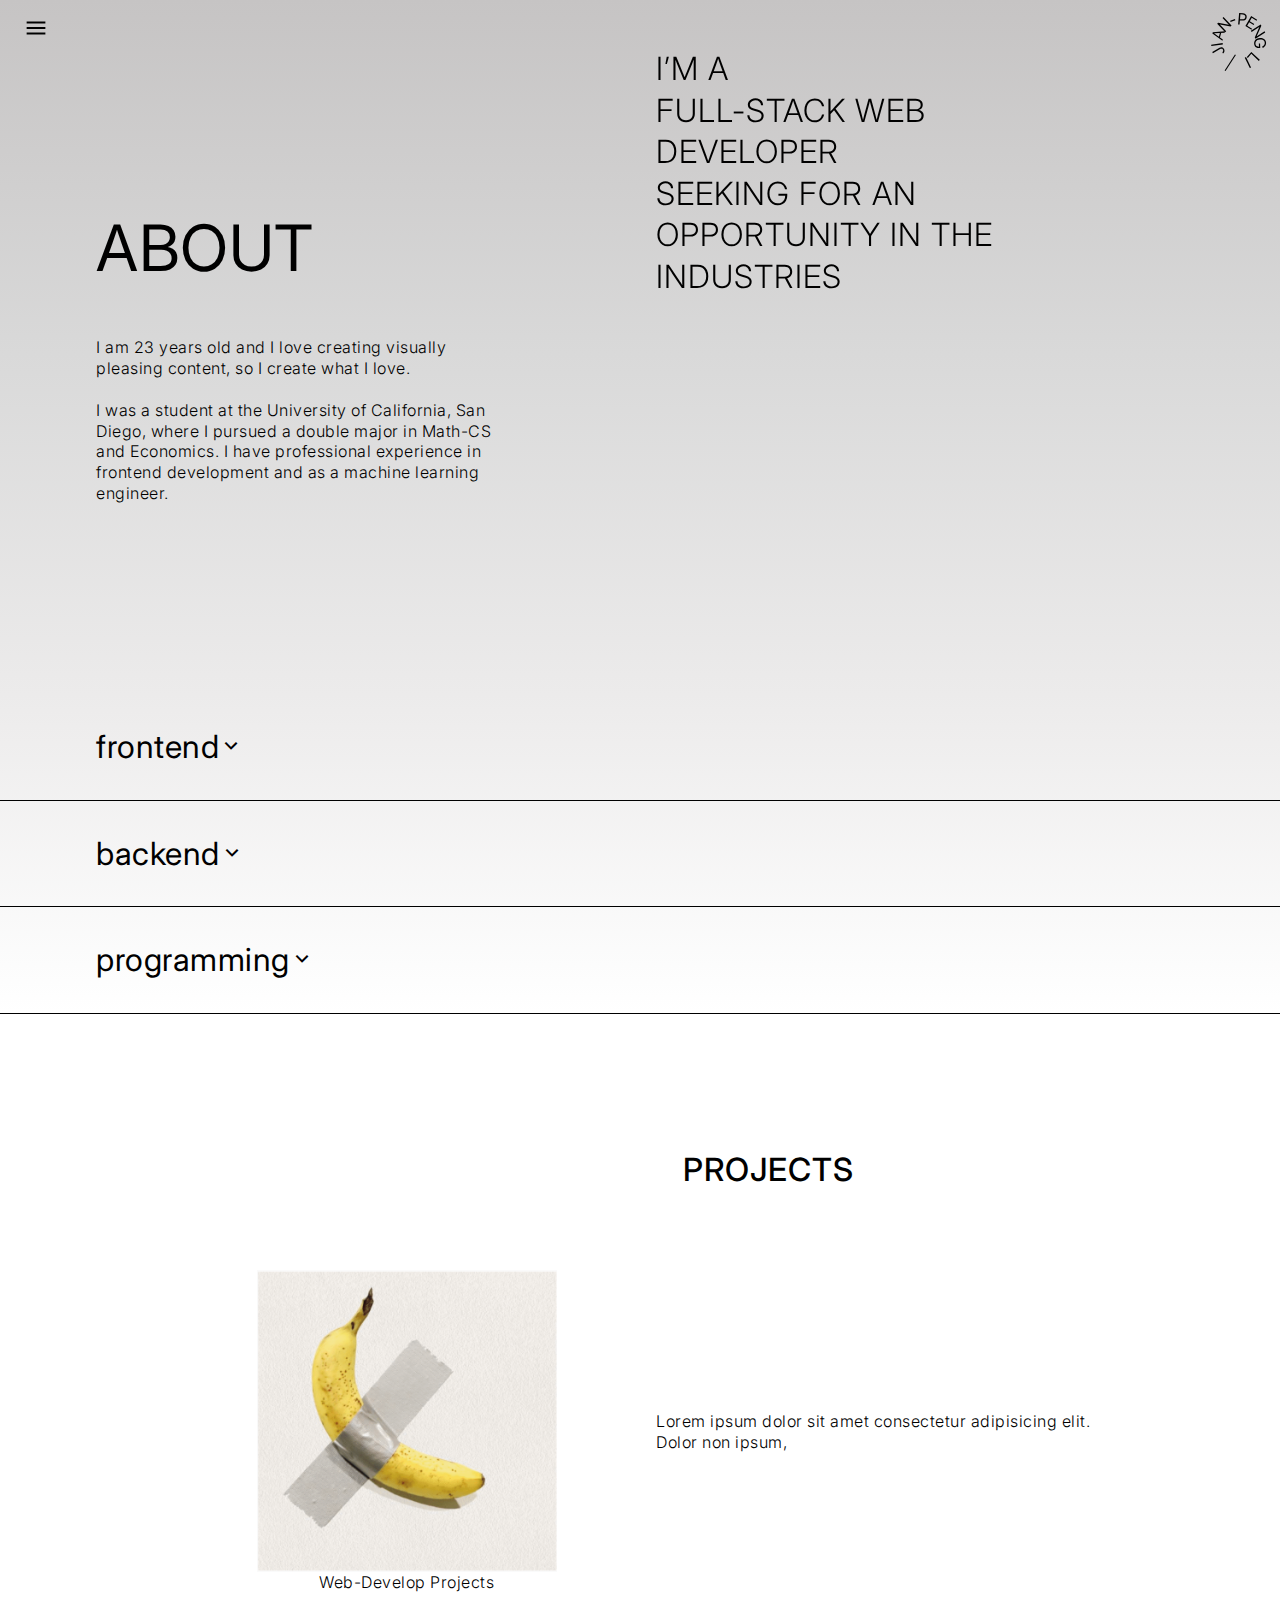
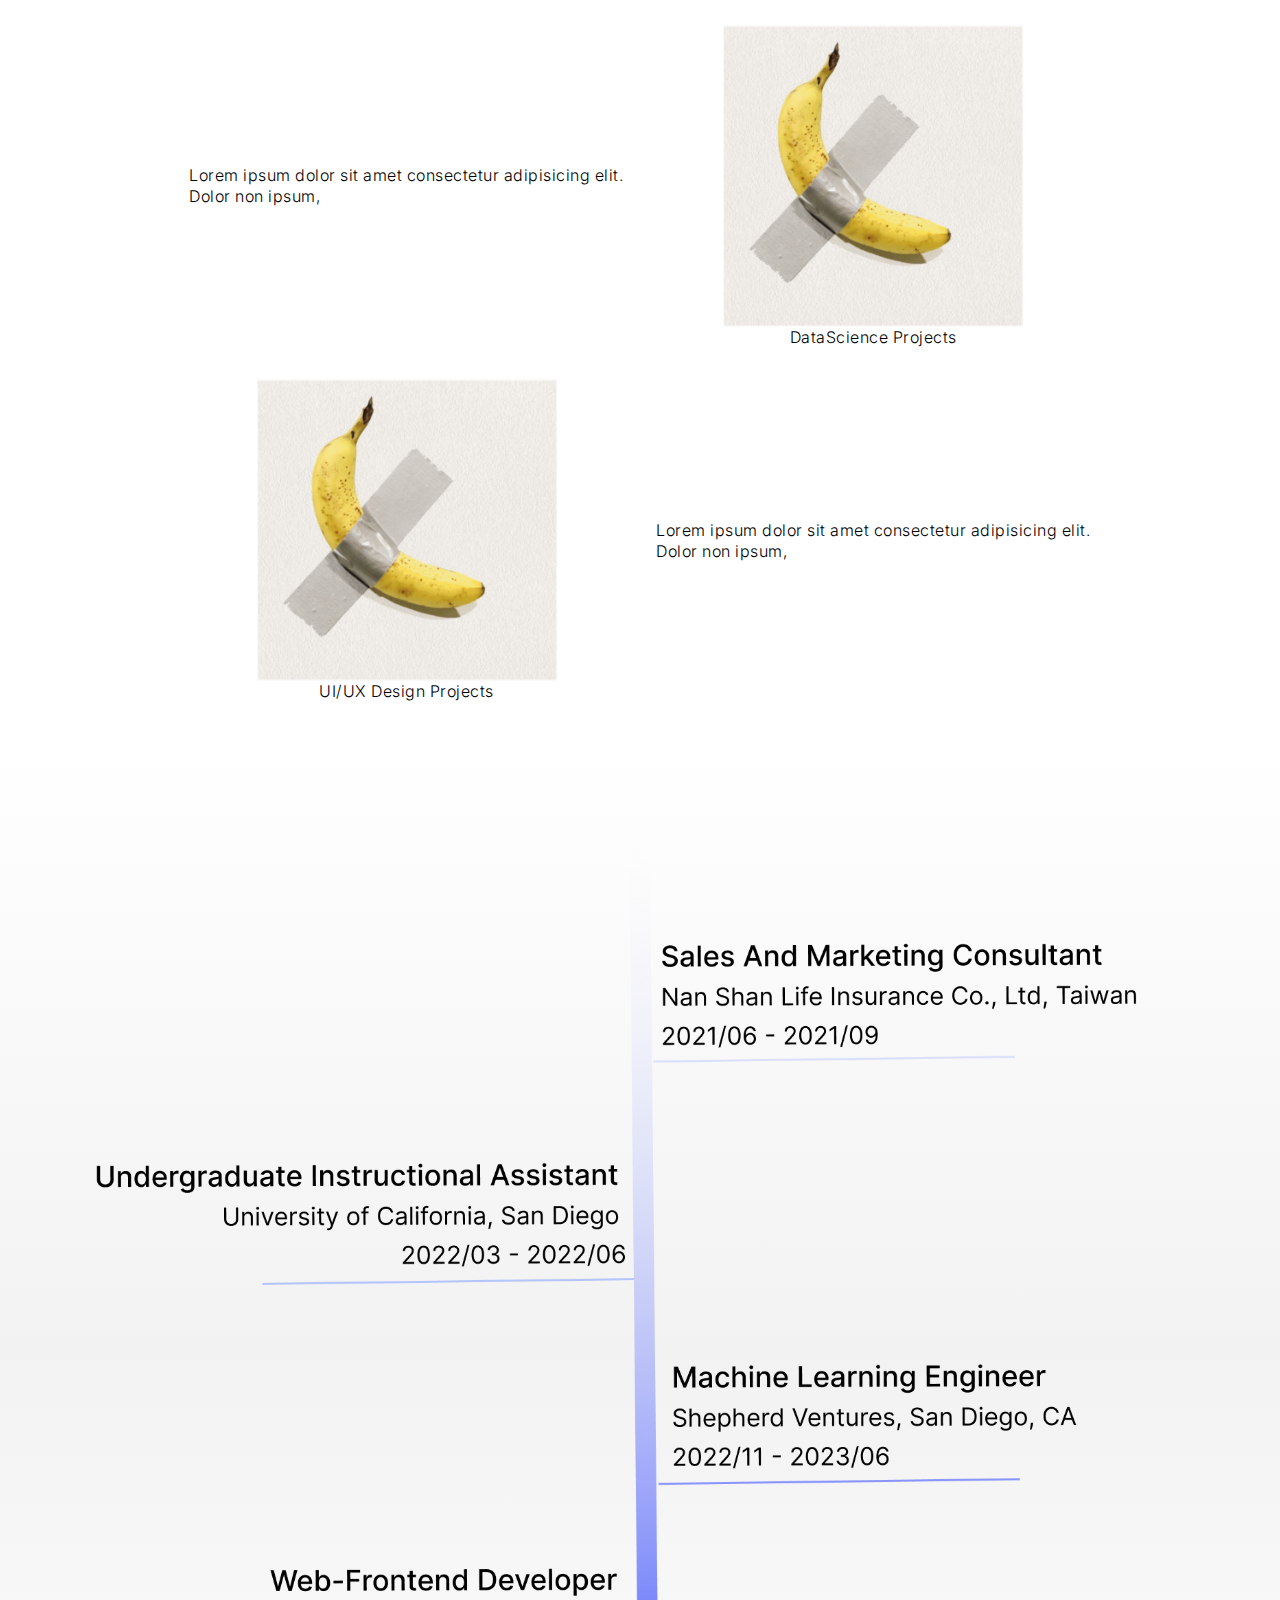
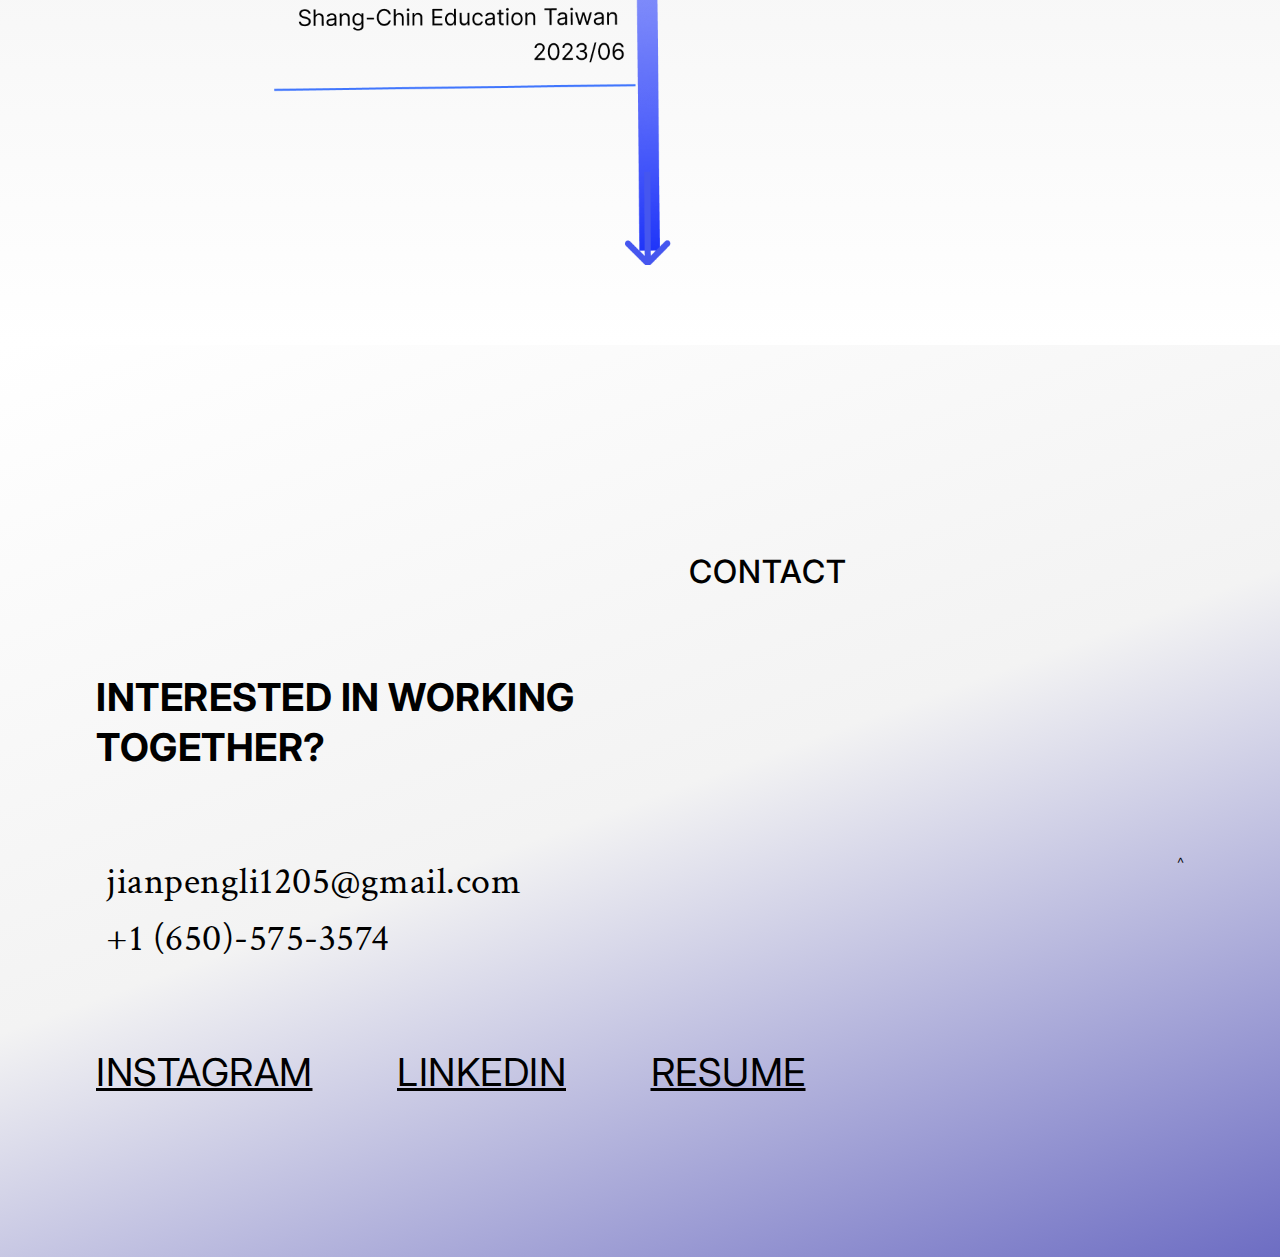
==== commit 264d00ac: "fix resolution" ====
--- a/index.html
+++ b/index.html
@@ -123,7 +123,7 @@
     </div>
 
     <div id="experience">
-        <img src="assets/Experience.svg" alt="">
+        <img src="assets/Experience.png" alt="">
     </div>
     
 
--- a/style.css
+++ b/style.css
@@ -282,7 +282,6 @@
 
 #experience {
     padding: 5rem;
-    height: 80vh;
     background: #000;
     display: flex;
     justify-content: center;
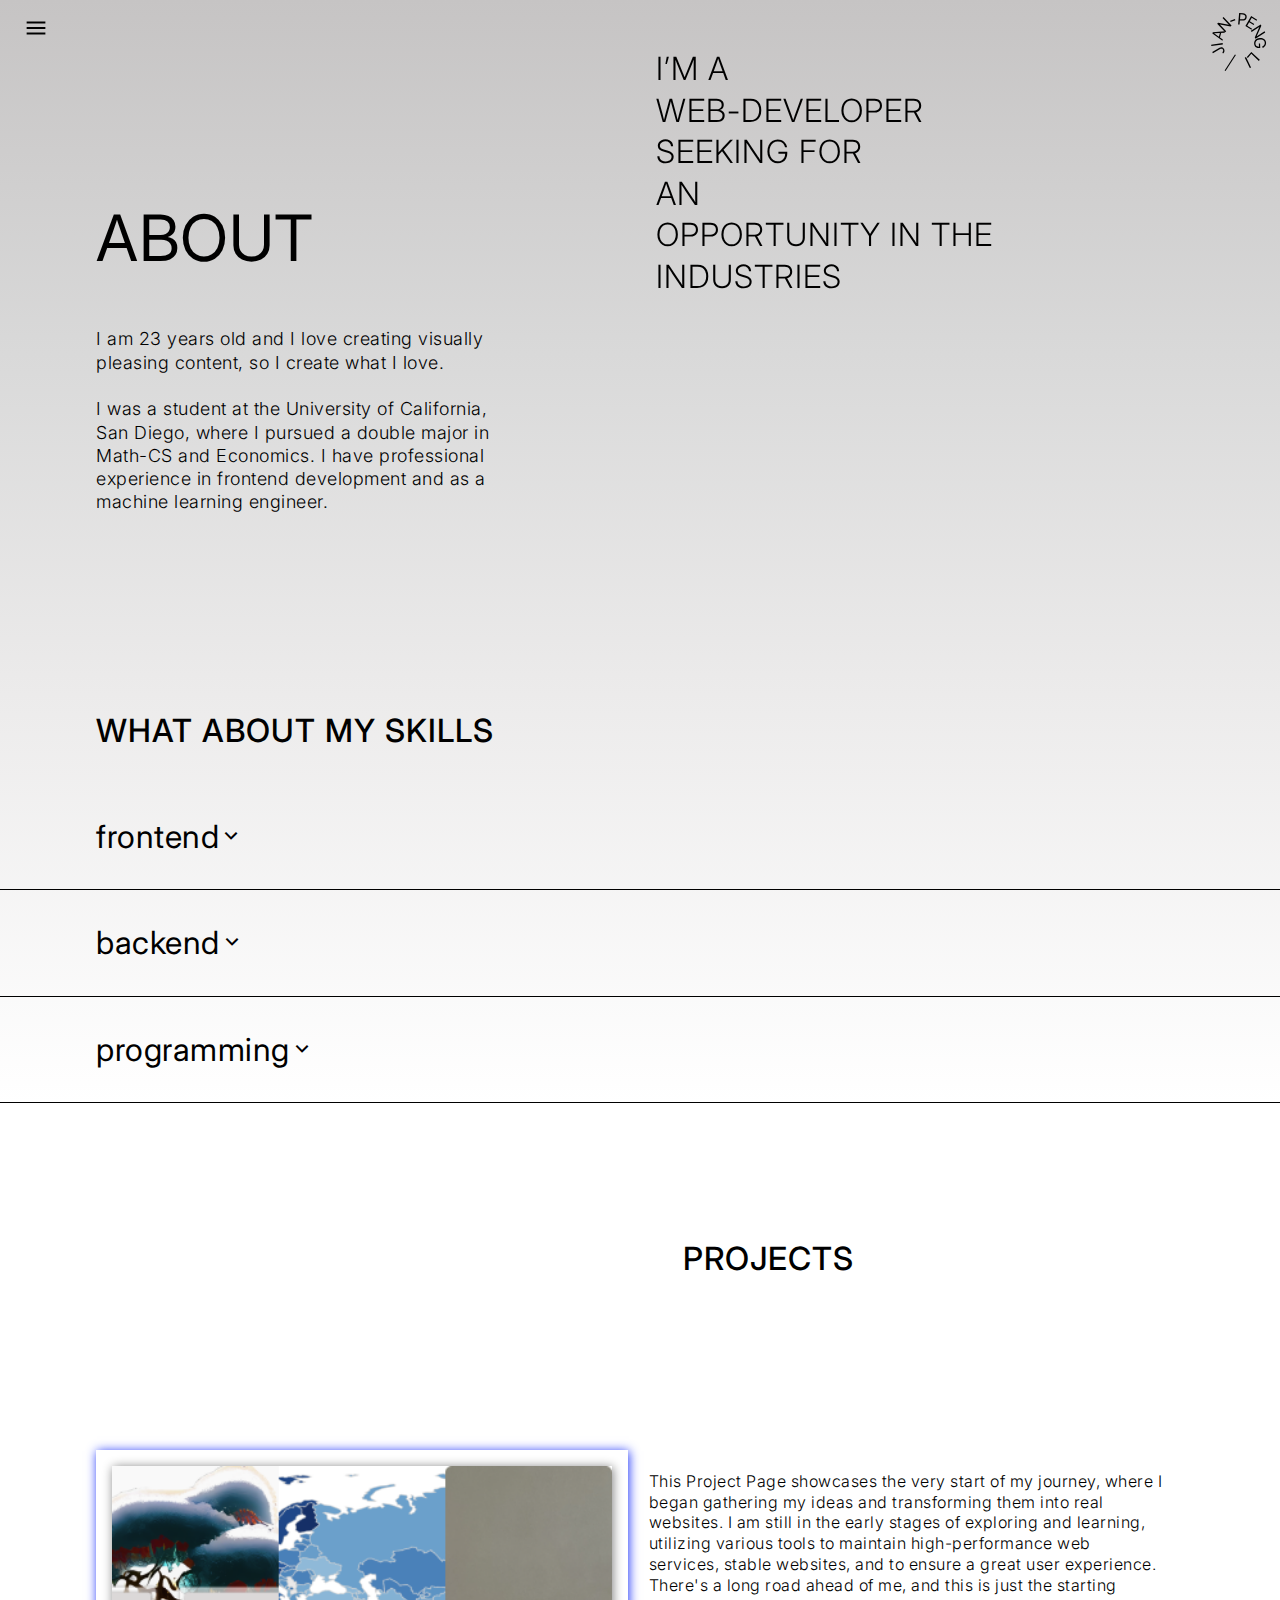
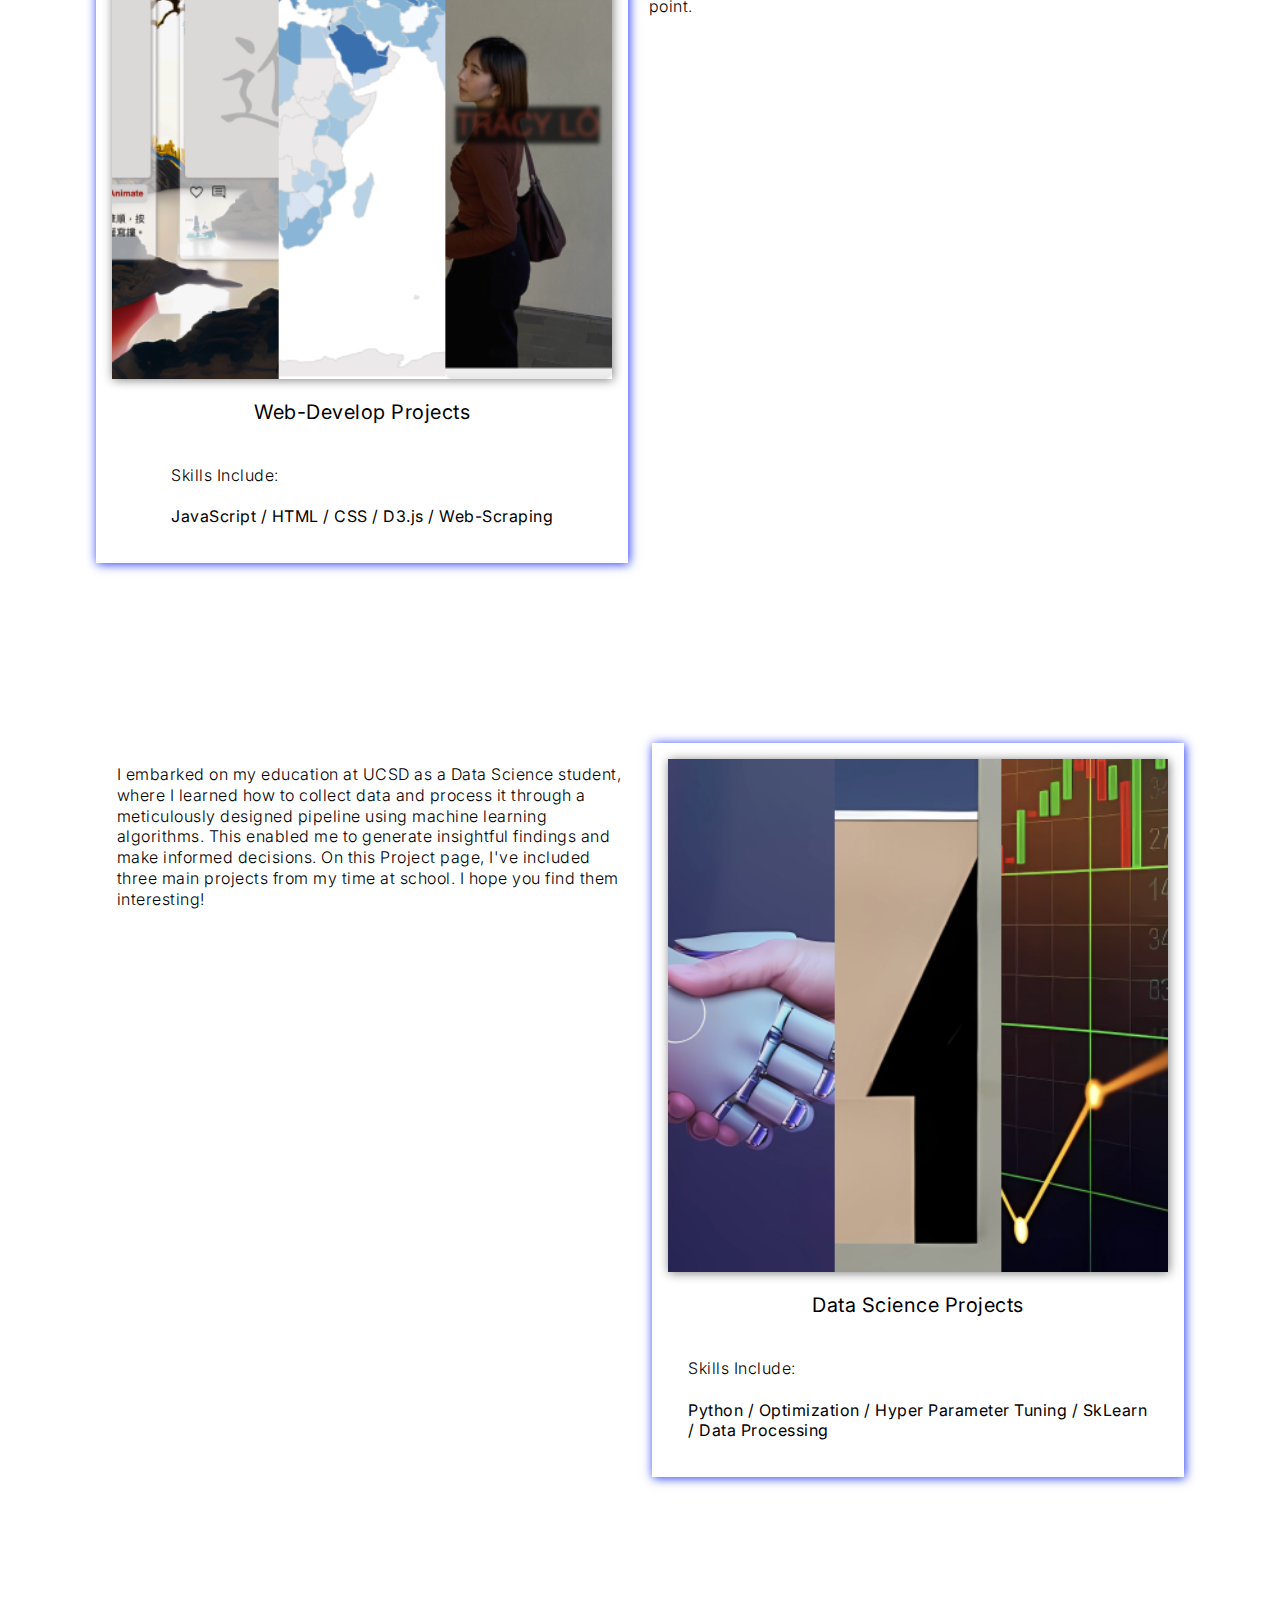
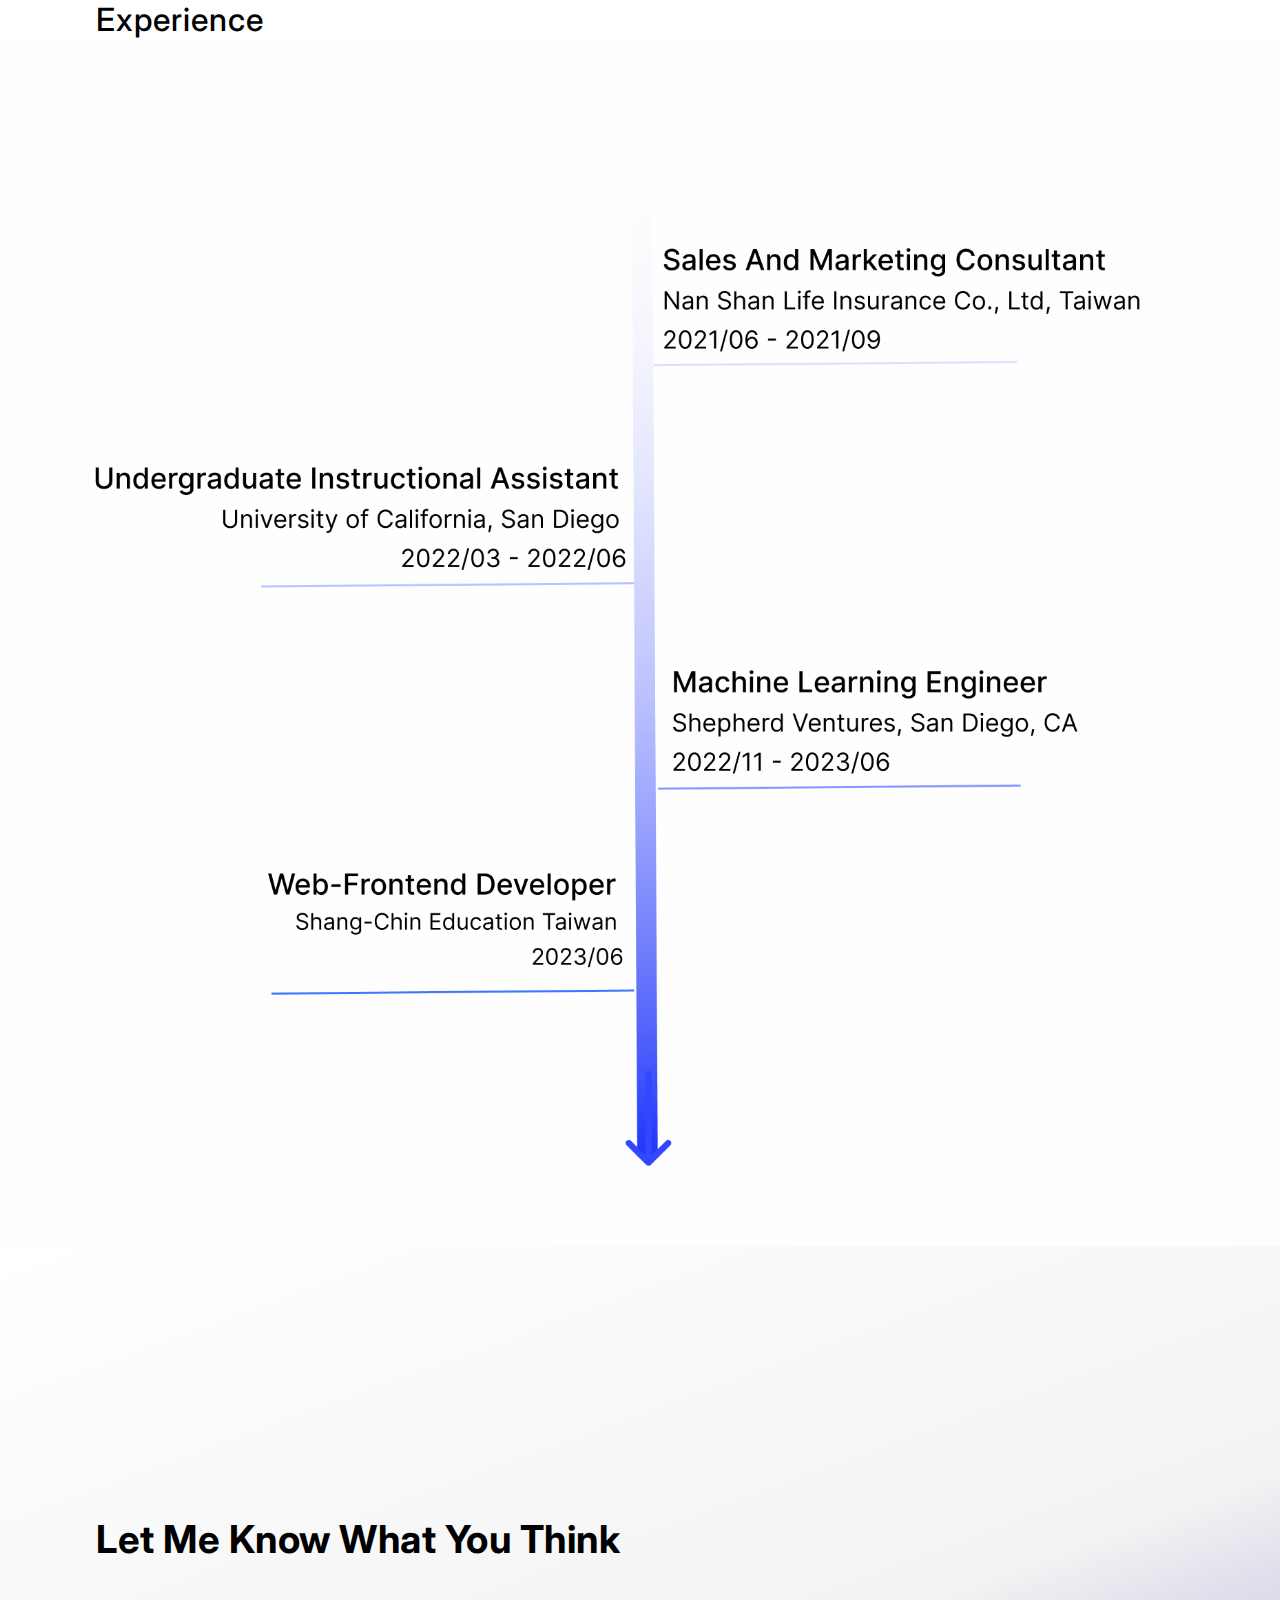
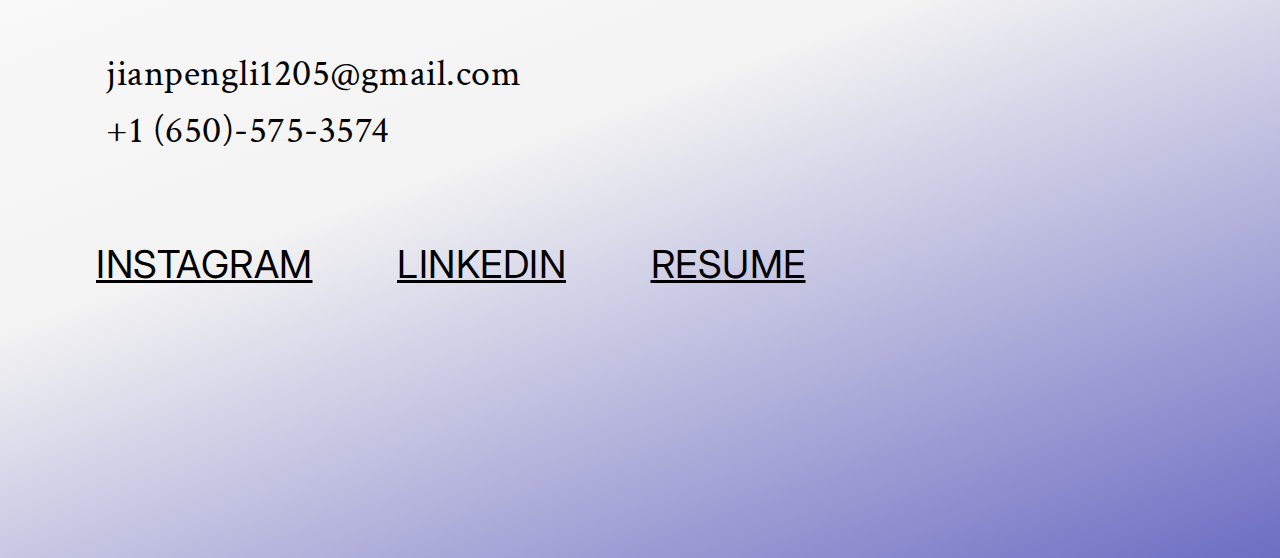
==== commit 52135192: "v3" ====
--- a/index.html
+++ b/index.html
@@ -18,10 +18,8 @@
 
     <nav>
         <ul>
-            <li><a href="">PROJECT</a></li>
-            <li><a href="">CONTACT</a></li>
+            <li><a href="#contact">CONTACT</a></li>
             <li><a href="https://docs.google.com/document/d/1zatXl_vz4mN2WVqsab-DBFemWUMeNVvOMD7h6TBTgmQ/edit?usp=sharing" target="_blank">RESUME</a></li>
-            <li><a href="">ABOUT ME</a></li>
         </ul>
     </nav>
     
@@ -37,8 +35,8 @@
         </div>
         <div class="hero-intro">
             <h2 class="intro">I’M A <br>
-                FULL-STACK WEB <br> DEVELOPER <br>
-                SEEKING FOR AN <br>OPPORTUNITY IN THE <br>
+                WEB-DEVELOPER <br>
+                SEEKING FOR <br> AN <br>OPPORTUNITY IN THE <br>
                 INDUSTRIES
             </h2>
             <img src="assets/colorcloth.png" alt="" style="opacity: 0.95;" id="me">
@@ -46,7 +44,9 @@
     </div>
 
     <section class="ability">
+        <h2>WHAT ABOUT MY SKILLS</h2>
         <div class="ability-wrapper" id="ability1">
+            
             <div class="skill">
                 <div>frontend</div>
                 <div><span class="material-symbols-outlined expand">
@@ -57,7 +57,7 @@
                 <div>JavaScript</div>
                 <div>HTML & CSS</div>
                 <div>React.js</div>
-                <div>JavaScript</div>
+                <div>d3.js</div>
                 <div>Figma</div>
                 <div>Spline</div>
                 <div>PhotoShop</div>
@@ -93,51 +93,47 @@
         <h2 class="section-title">PROJECTS</h2>
         <div class="project-wrapper">
             <div class="content-wrapper">
-                <div class="content-img-title">
-                    <img src="assets/banana.png" alt="" class="content-img">
+                <a href="">
+                    <div class="content-img-title">
+                        <img src="assets/web.png" alt="" class="content-img">
 
-                    <p>Web-Develop Projects</p>
-                </div>
-                <div class="content-text">Lorem ipsum dolor sit amet consectetur adipisicing elit. Dolor non ipsum,</div>
+                        <p>Web-Develop Projects</p>
+                        <p><span>Skills Include:</span> <br><br> JavaScript / HTML / CSS / D3.js / Web-Scraping</p>
+                    </div>
+                </a>
+                <div class="content-text">This Project Page showcases the very start of my journey, where I began gathering my ideas and transforming them into real websites. I am still in the early stages of exploring and learning, utilizing various tools to maintain high-performance web services, stable websites, and to ensure a great user experience. There's a long road ahead of me, and this is just the starting point.</div>
             </div>
 
-            <div class="content-wrapper negative">
-                <div class="content-img-title">
-                    <img src="assets/banana.png" alt="" class="content-img">
+            <div class="content-wrapper">
+                <a href="https://jpl1205.github.io/portfolio/">
+                    <div class="content-img-title">
+                        <img src="assets/Dsc.png" alt="" class="content-img">
 
-                    <p>DataScience Projects</p>
-                </div>
-                <div class="content-text">Lorem ipsum dolor sit amet consectetur adipisicing elit. Dolor non ipsum,</div>
-            </div>
-
-            <div class="content-wrapper negative">
-                <div class="content-img-title">
-                    <img src="assets/banana.png" alt="" class="content-img">
-
-                    <p>UI/UX Design Projects</p>
-                </div>
-                <div class="content-text">Lorem ipsum dolor sit amet consectetur adipisicing elit. Dolor non ipsum,</div>
+                        <p>Data Science Projects</p>
+                        <p><span>Skills Include:</span> <br><br> Python / Optimization / Hyper Parameter Tuning / SkLearn / Data Processing</p>
+                    </div>
+                </a>
+                <div class="content-text">
+                    I embarked on my education at UCSD as a Data Science student, where I learned how to collect data and process it through a meticulously designed pipeline using machine learning algorithms. This enabled me to generate insightful findings and make informed decisions. On this Project page, I've included three main projects from my time at school. I hope you find them interesting!</div>
             </div>
         </div>
         
     </div>
 
+    <h2 class="section-title2">Experience</h2>
     <div id="experience">
         <img src="assets/Experience.png" alt="">
     </div>
     
 
-    <div class="contact">
-        <h2 class="section-title">CONTACT</h2>
+    <div class="contact" id="contact">
         <div class="contact-wrapper">
-            <h3>INTERESTED IN WORKING <br>TOGETHER?</h3>
+            <h3>Let Me Know What You Think </h3>
             <div class="mail">
                 <div>
                     <a href="" class="email-mobile">jianpengli1205@gmail.com</a> <br>
                     <a href="" class="email-mobile">+1 (650)-575-3574</a>
                 </div>
-
-                <div class="back-to-top">^</div>
             </div>
             <div class="icon-container">
                 <a href="https://www.instagram.com/_leo1205_/" target="_blank">INSTAGRAM</a>
--- a/style.css
+++ b/style.css
@@ -127,13 +127,13 @@
     flex-direction: column;
     justify-content: center;
     gap: 3rem;
-    padding: 1rem 2rem 0rem 2rem;
+    padding: 1rem 1.5rem 0rem 2rem;
 }
 
 
 .hero-about > p {
     max-width: 80%;
-    font-size: clamp(1rem, 1.2vw, 1.5rem);
+    font-size: clamp(1rem, 1.4vw, 1.5rem);
 }
 
 .hero-intro {
@@ -190,6 +190,9 @@
 .ability {
     background: rgb(236,235,235);
     background: linear-gradient(180deg, rgba(236,235,235,1) 0%, rgba(255,255,255,1) 100%);
+}
+.ability h2 {
+    padding: 1rem 0rem 2rem 6rem;
 }
 .ability-wrapper {
     padding: 2rem 6rem;
@@ -224,6 +227,10 @@
     padding-left: var(--section-title-padding);
 }
 
+.section-title2 {
+    padding-left: var(--align-left);
+}
+
 .projects > h2 {
     padding-top: 15vh;
 }
@@ -232,61 +239,65 @@
     display: flex;
     flex-direction: column;
     align-items: center;
-    padding: 1rem;
+    padding: 2rem 6rem;
 }
 
 .content-wrapper {
     display: flex;
+    flex-wrap: wrap;
     justify-content: center;
-    align-items: center;
-}
+    padding: 10vh 0;
+}
+
+.content-wrapper a{
+    flex: 1;
+}
+
 
 .content-img-title{
-    flex: 1;
     display: flex;
     flex-direction: column;
     align-items: center;
     padding: 1rem;
+    box-shadow: 1px 1px 10px #1F35F9;
 }
 
 .content-img-title p{
+    align-self: center;
+    font-weight: 400;
+    padding: 1.25rem;
+    font-size: 1.25rem;
+}
+
+.content-img-title p:nth-child(3){
     font-size: 1rem;
 }
-
-
 
 .content-img {
     height: auto;
-    width: clamp(150px, 30vw, 300px);
+    width: clamp(150px, 50vw, 500px);
+    box-shadow: 1px 1px 10px gray;
 }
 
 .content-text {
     flex: 1;
-    padding: 1rem;
+    padding: 1.3rem;
 }
 .content-wrapper:nth-child(2){
     flex-direction: row-reverse;
 }
-
-
-/* .img-wrapper {
-    width: clamp(100px, 50vw, 450px);
-    height: clamp(100px, 50vw, 450px);
-}
-
-.img-wrapper > img {
-    width: 100%;
-    height: 100%;
-    object-fit: cover;
-} */
+.content-wrapper span {
+    font-weight: 300;
+}
+
 
 #experience {
     padding: 5rem;
-    background: #000;
     display: flex;
     justify-content: center;
-    background: rgb(198,196,196);
-    background: linear-gradient(180deg, rgb(255, 255, 255) 0%, rgb(242, 242, 242) 51%, rgb(255, 255, 255) 100%);
+    background: #fefefe;
+    /* background: rgb(198,196,196);
+    background: linear-gradient(180deg, rgb(255, 255, 255) 0%, rgb(242, 242, 242) 51%, rgb(255, 255, 255) 100%); */
 }
 
 #experience img {
@@ -313,12 +324,6 @@
     font-size: var(--font-size);
 }
 
-
-.contact-wrapper {
-    /* padding: var(--overall-padding); */
-    /* padding-bottom: 2rem; */
-
-}
 
 .mail {
     display: flex;
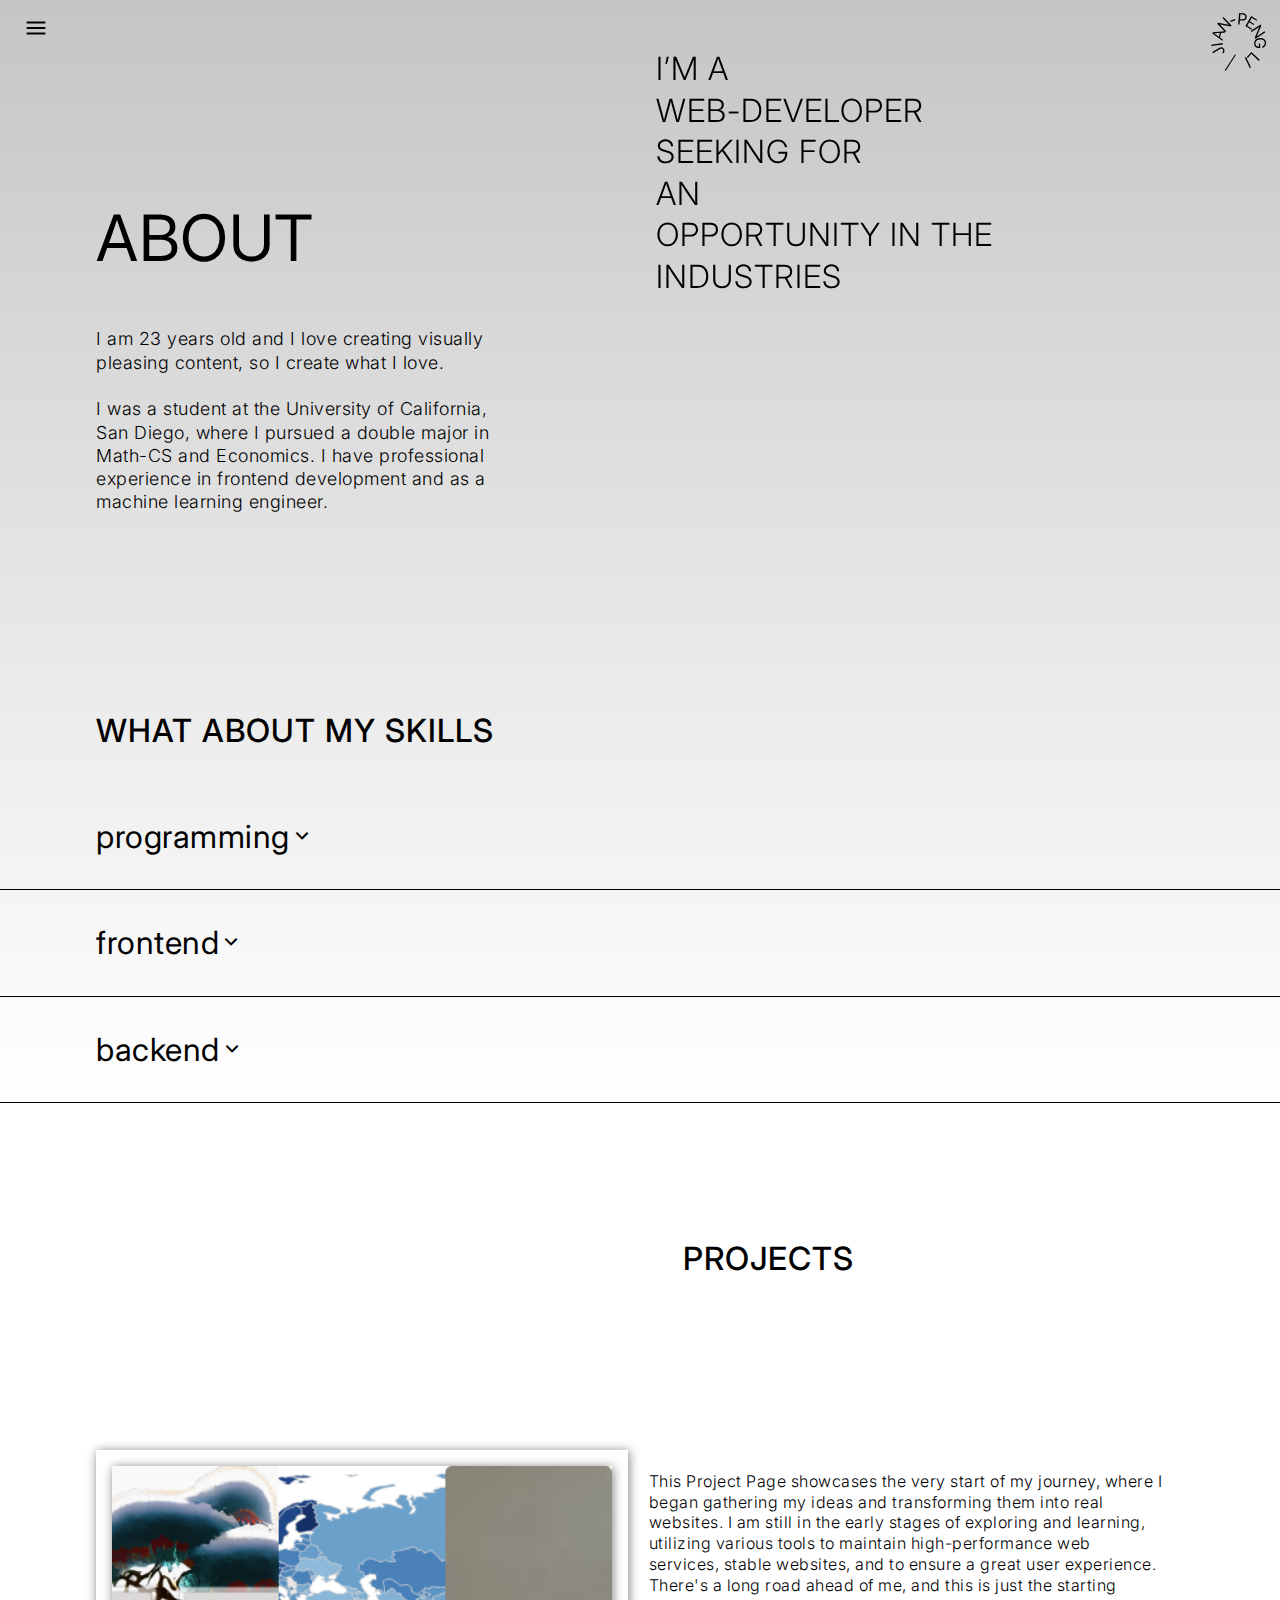
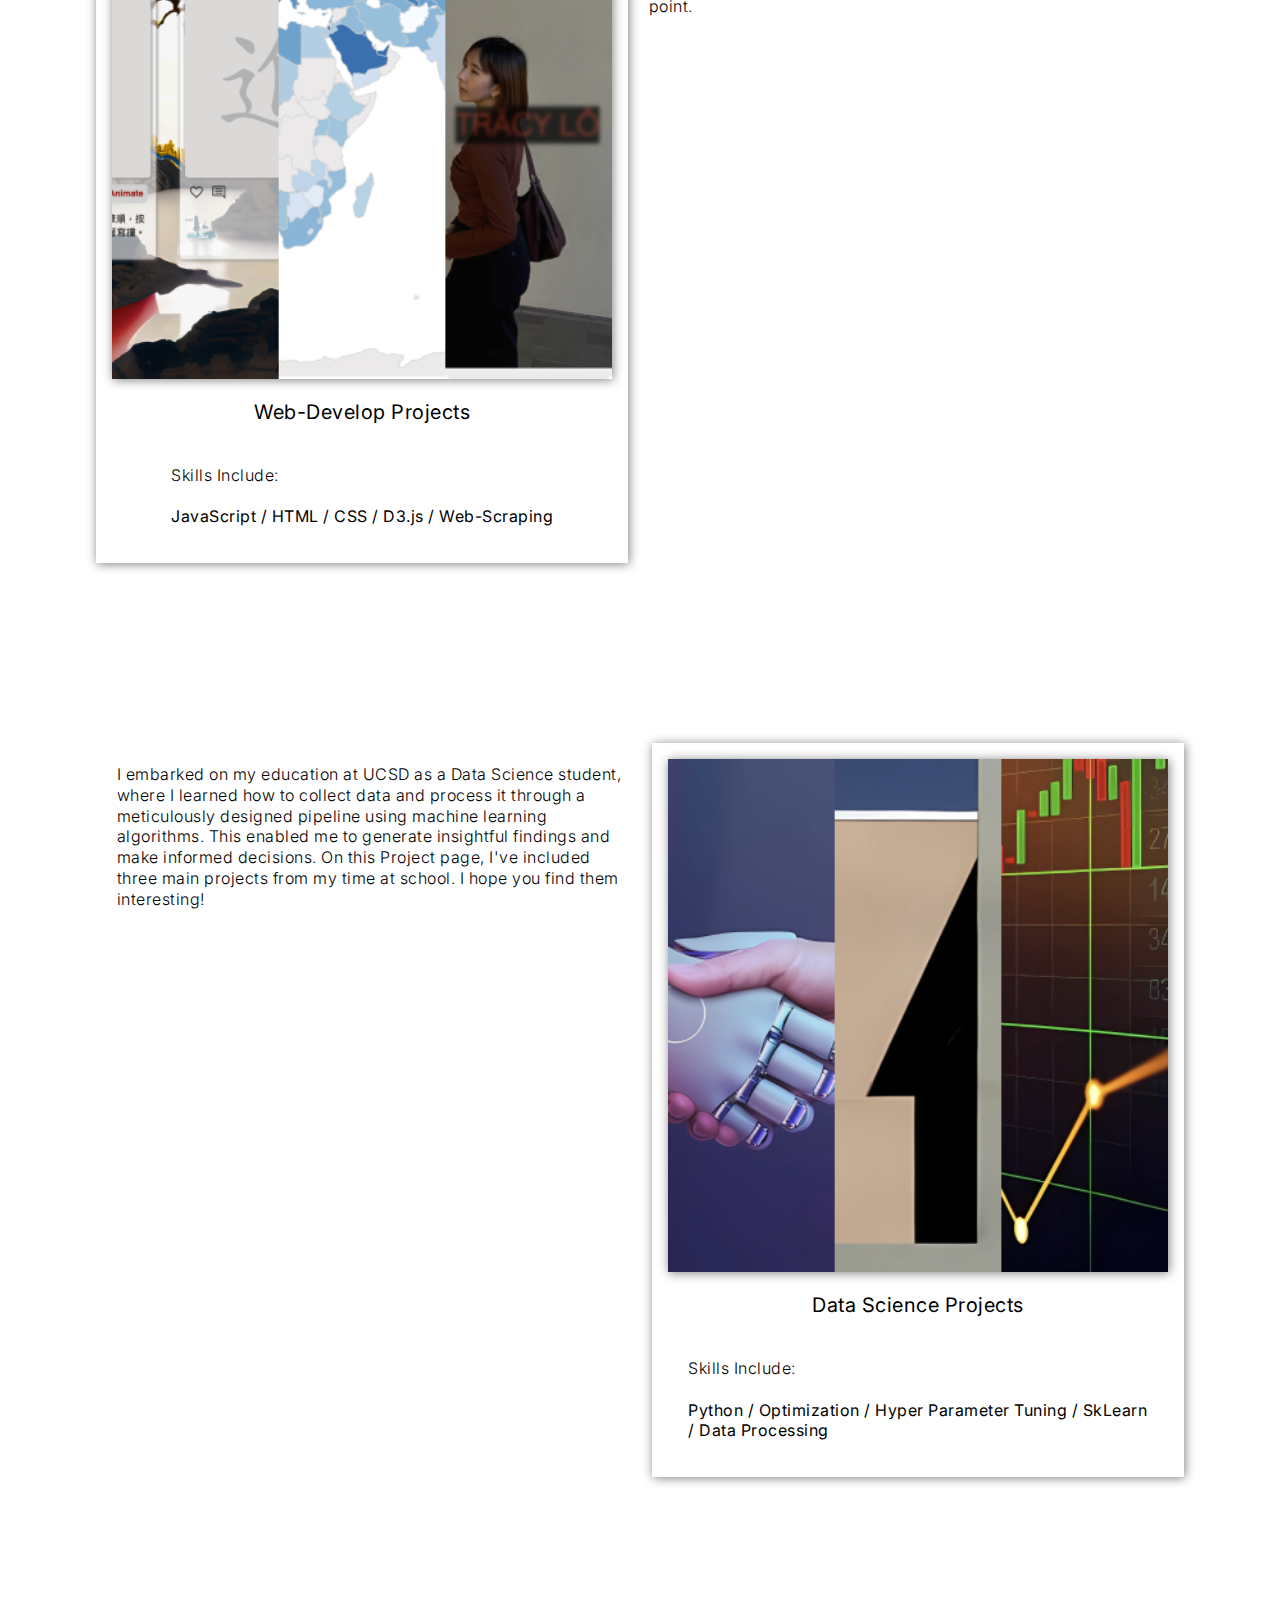
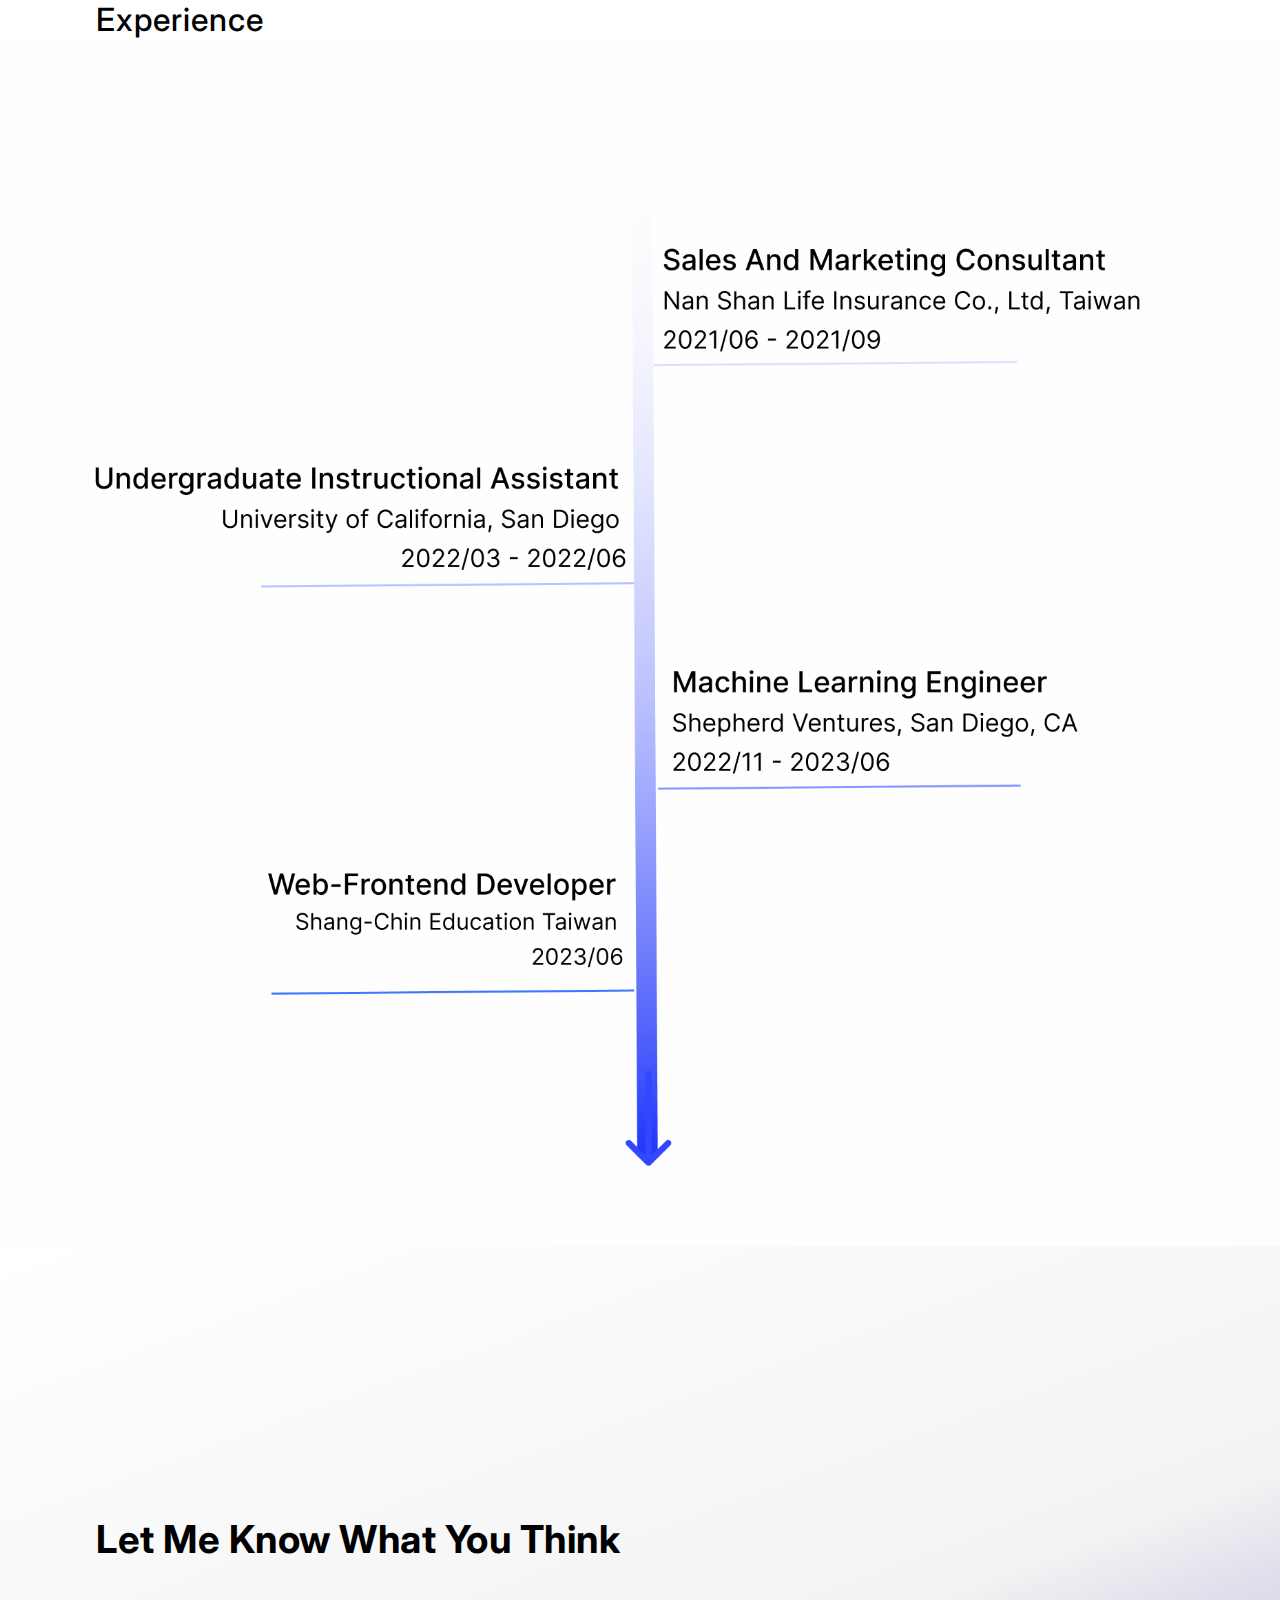
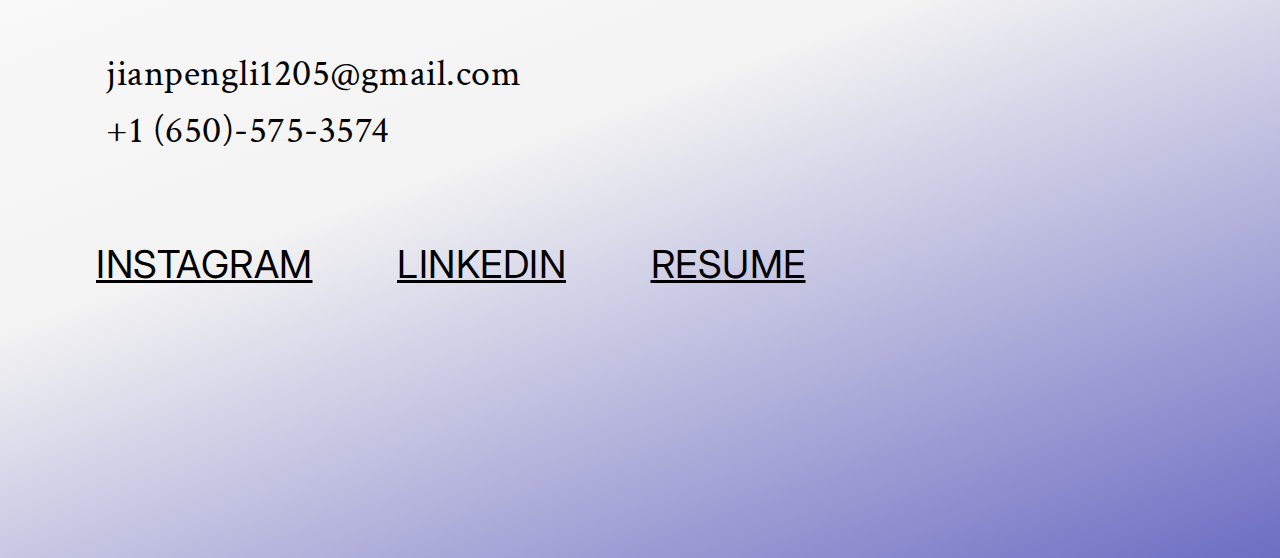
==== commit 161c9a9f: "chang" ====
--- a/index.html
+++ b/index.html
@@ -45,8 +45,23 @@
 
     <section class="ability">
         <h2>WHAT ABOUT MY SKILLS</h2>
+
         <div class="ability-wrapper" id="ability1">
-            
+            <div class="skill">
+                <div> programming</div>
+                <div><span class="material-symbols-outlined expand">
+                    expand_more
+                </span></div>
+            </div>
+            <div class="language">
+                <div>Python</div>
+                <div>Java</div>
+                <div>Data Structures & Algorithm</div>
+                <div>Version Control</div>
+            </div>
+        </div>
+        
+        <div class="ability-wrapper" id="ability2">
             <div class="skill">
                 <div>frontend</div>
                 <div><span class="material-symbols-outlined expand">
@@ -63,7 +78,7 @@
                 <div>PhotoShop</div>
             </div>
         </div>
-        <div class="ability-wrapper" id="ability2">
+        <div class="ability-wrapper" id="ability3">
             <div class="skill">
                 <div>backend</div>
                 <div><span class="material-symbols-outlined expand">
@@ -76,7 +91,7 @@
                 <div>MongoDB</div>
             </div>
         </div>
-        <div class="ability-wrapper" id="ability3">
+        <!-- <div class="ability-wrapper" id="ability3">
             <div class="skill">
                 <div> programming</div>
                 <div><span class="material-symbols-outlined expand">
@@ -87,6 +102,7 @@
                 <div>Python</div>
                 <div>Java</div>
             </div>
+        </div> -->
     </section>
 
     <div class="projects">
--- a/style.css
+++ b/style.css
@@ -259,7 +259,7 @@
     flex-direction: column;
     align-items: center;
     padding: 1rem;
-    box-shadow: 1px 1px 10px #1F35F9;
+    box-shadow: 1px 1px 10px gray;
 }
 
 .content-img-title p{
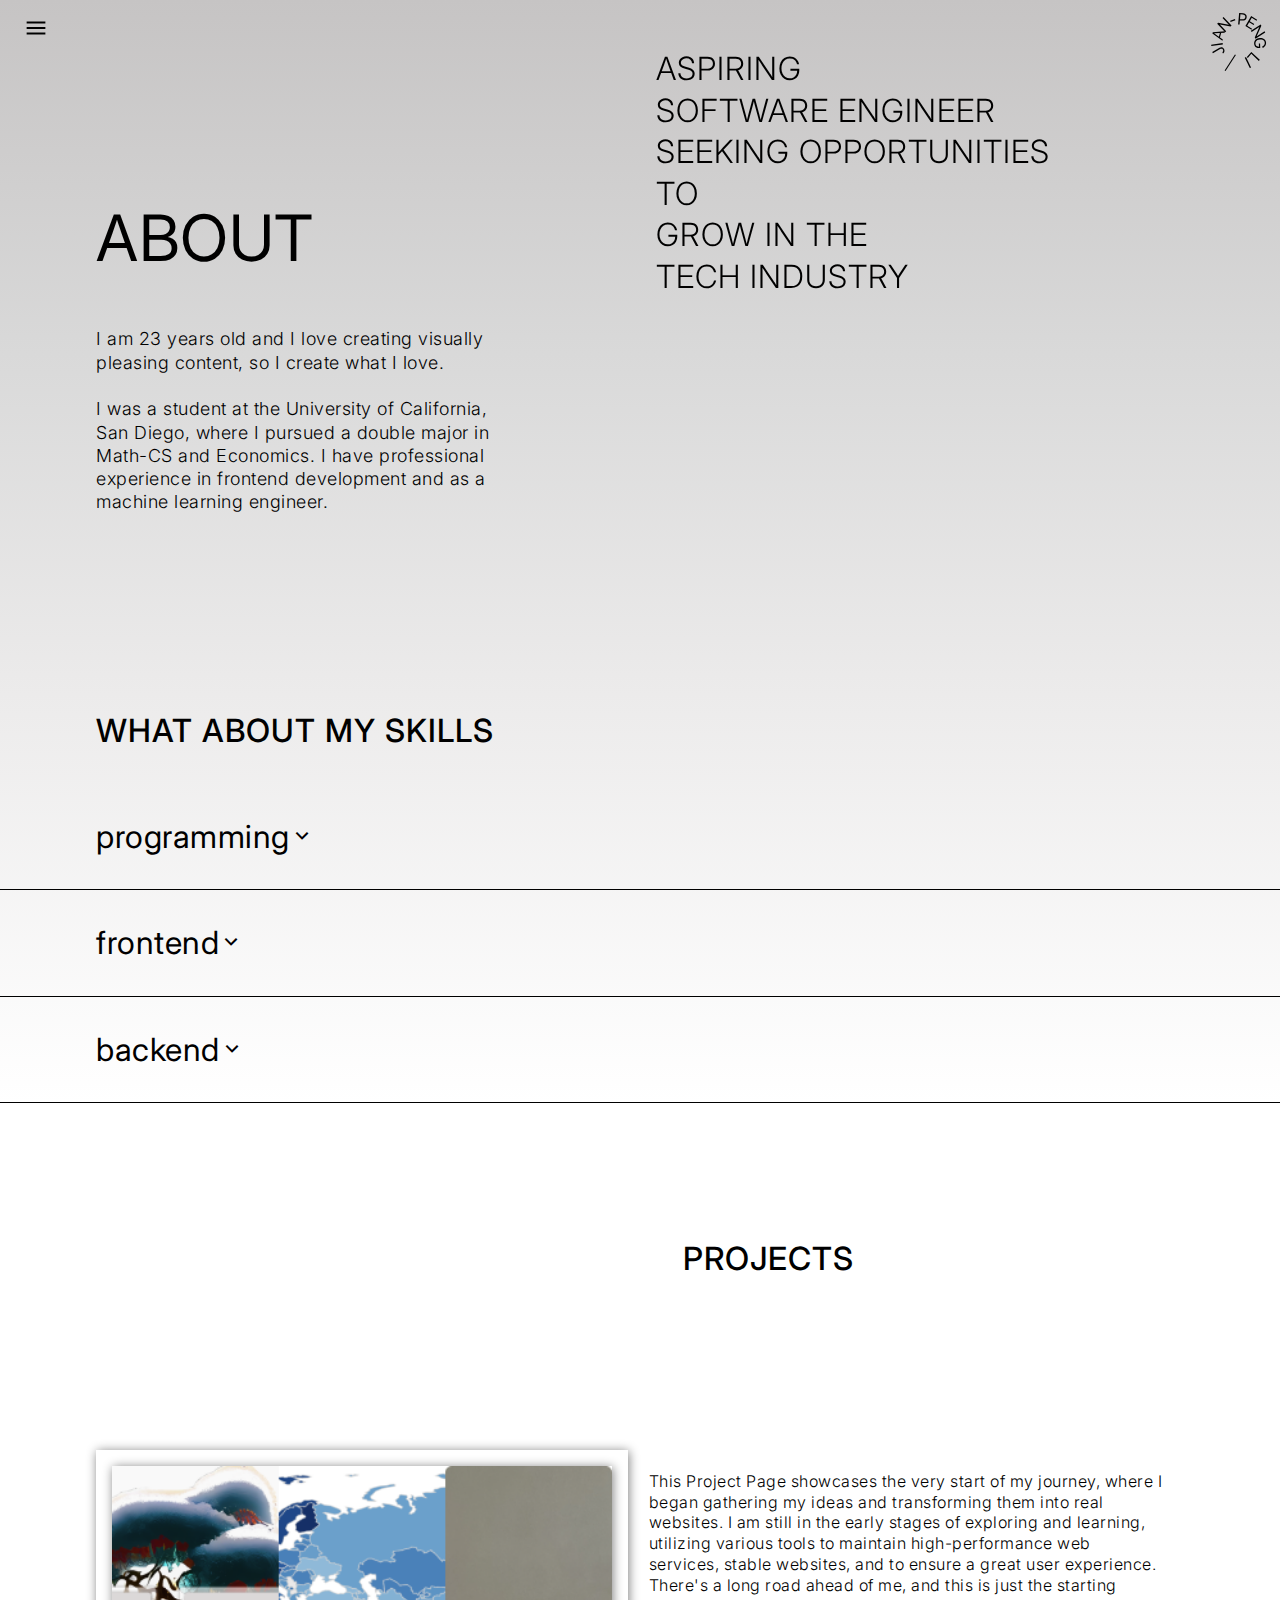
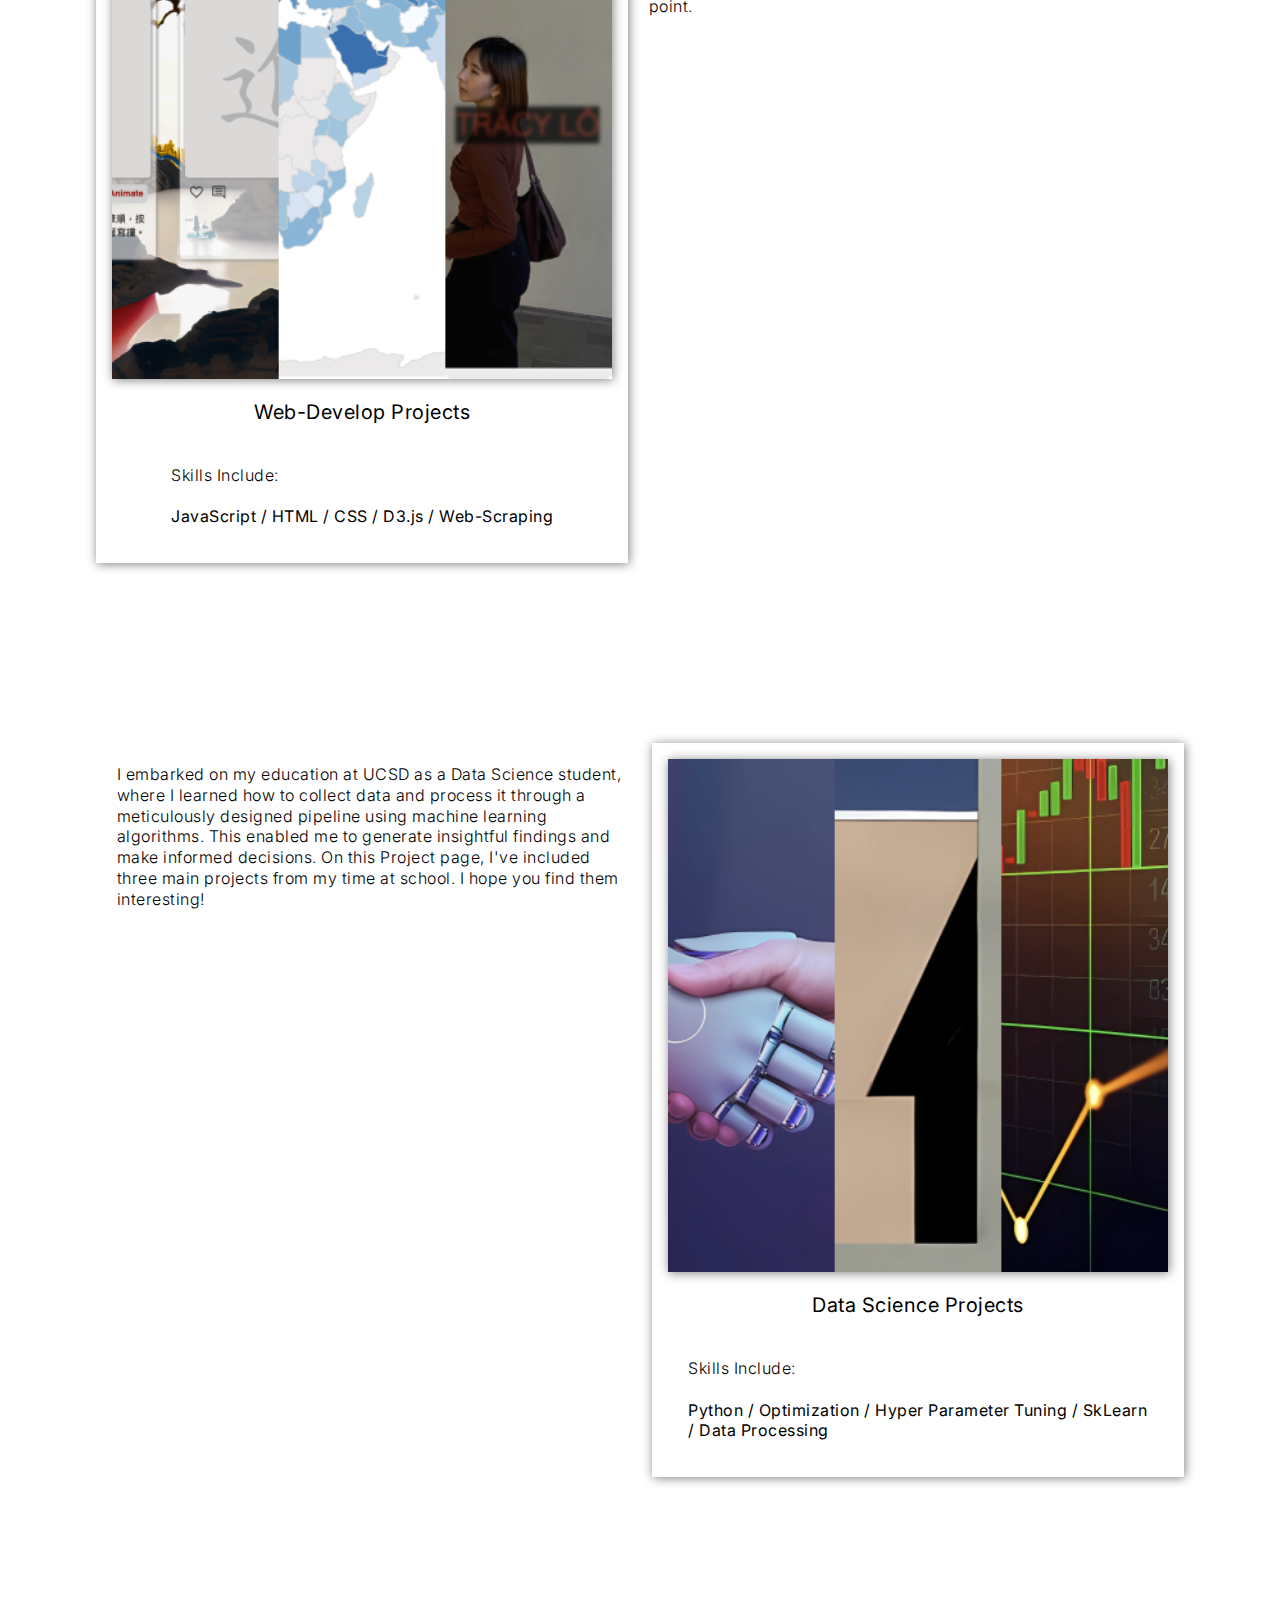
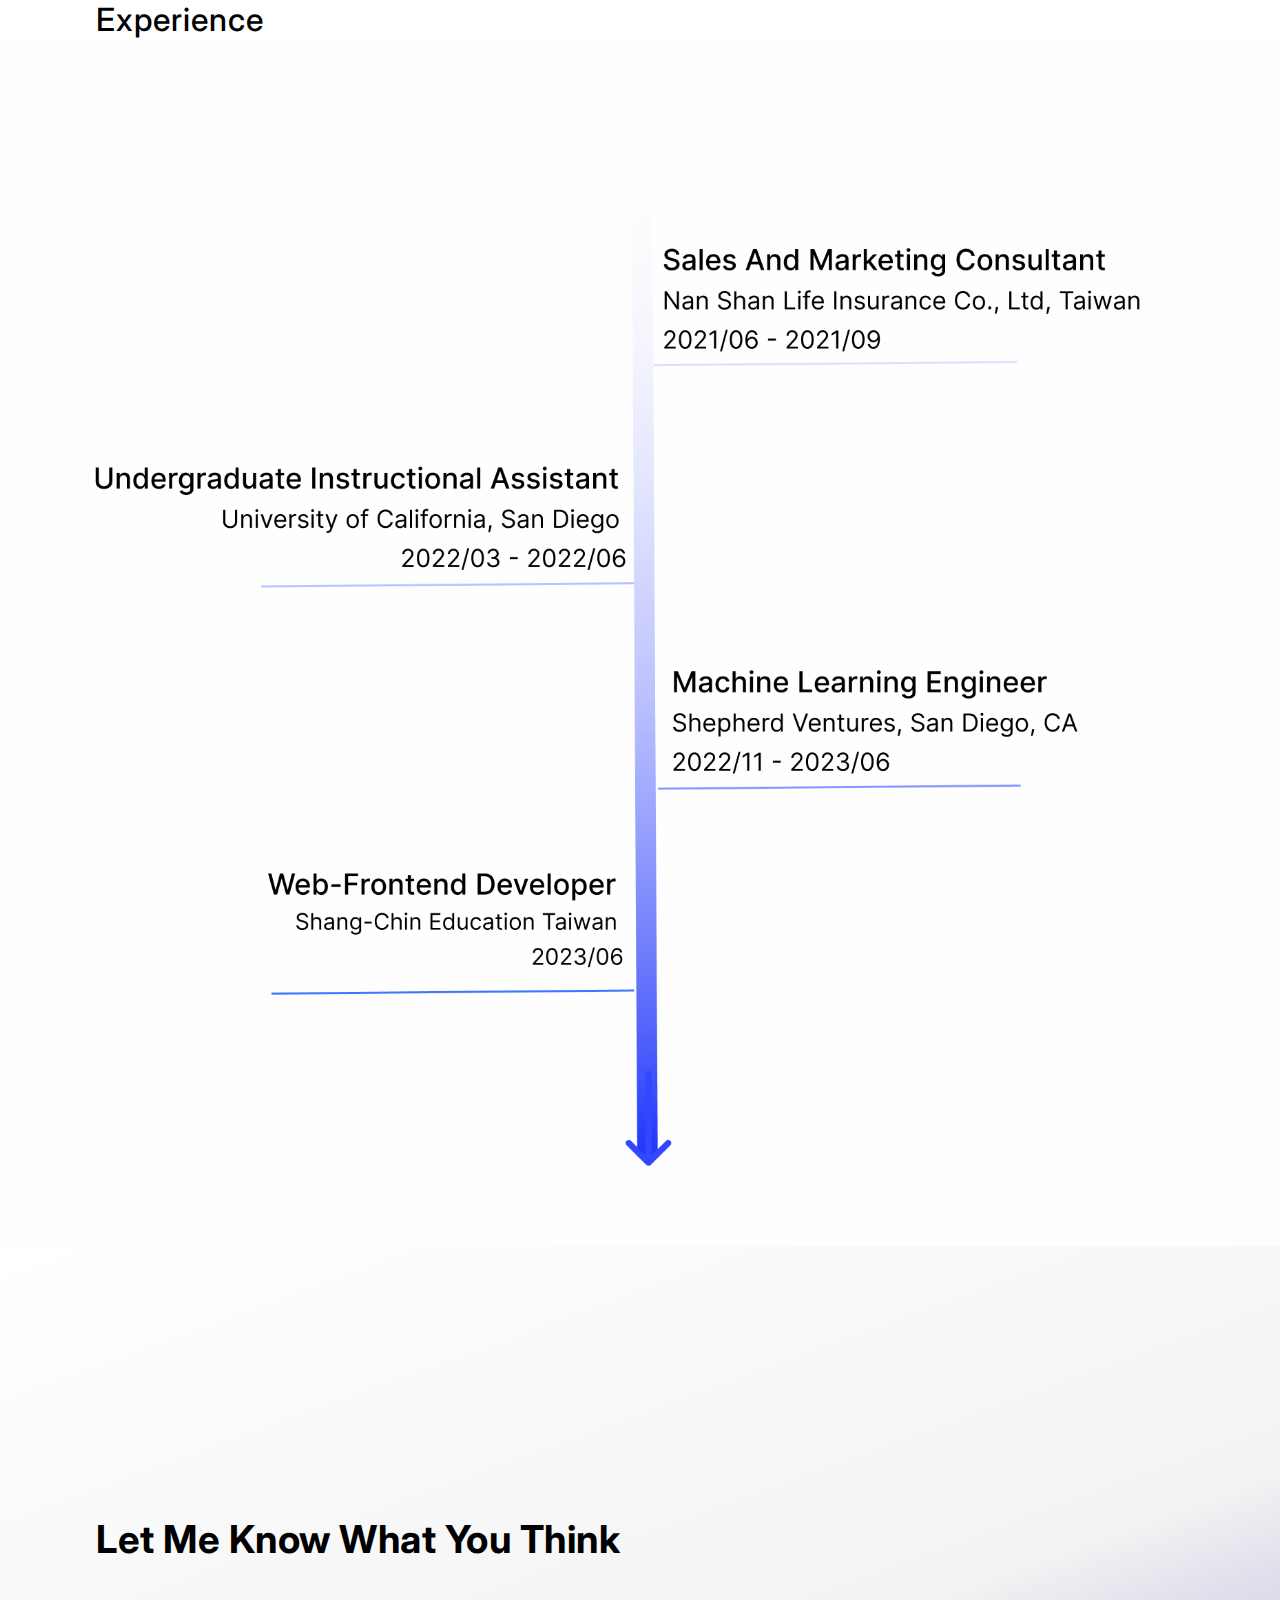
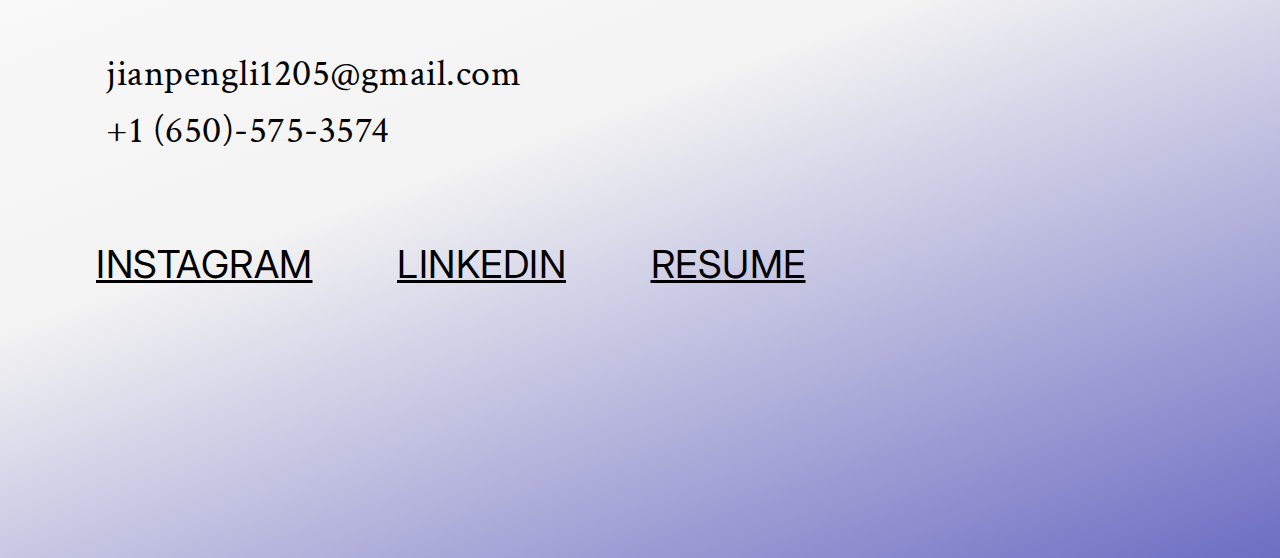
==== commit e69bb457: "change title" ====
--- a/index.html
+++ b/index.html
@@ -34,10 +34,10 @@
             </p>
         </div>
         <div class="hero-intro">
-            <h2 class="intro">I’M A <br>
-                WEB-DEVELOPER <br>
-                SEEKING FOR <br> AN <br>OPPORTUNITY IN THE <br>
-                INDUSTRIES
+            <h2 class="intro">
+                ASPIRING <br> SOFTWARE ENGINEER <br>
+                SEEKING OPPORTUNITIES <br> TO <br> GROW IN THE<br>
+                TECH INDUSTRY
             </h2>
             <img src="assets/colorcloth.png" alt="" style="opacity: 0.95;" id="me">
         </div>
